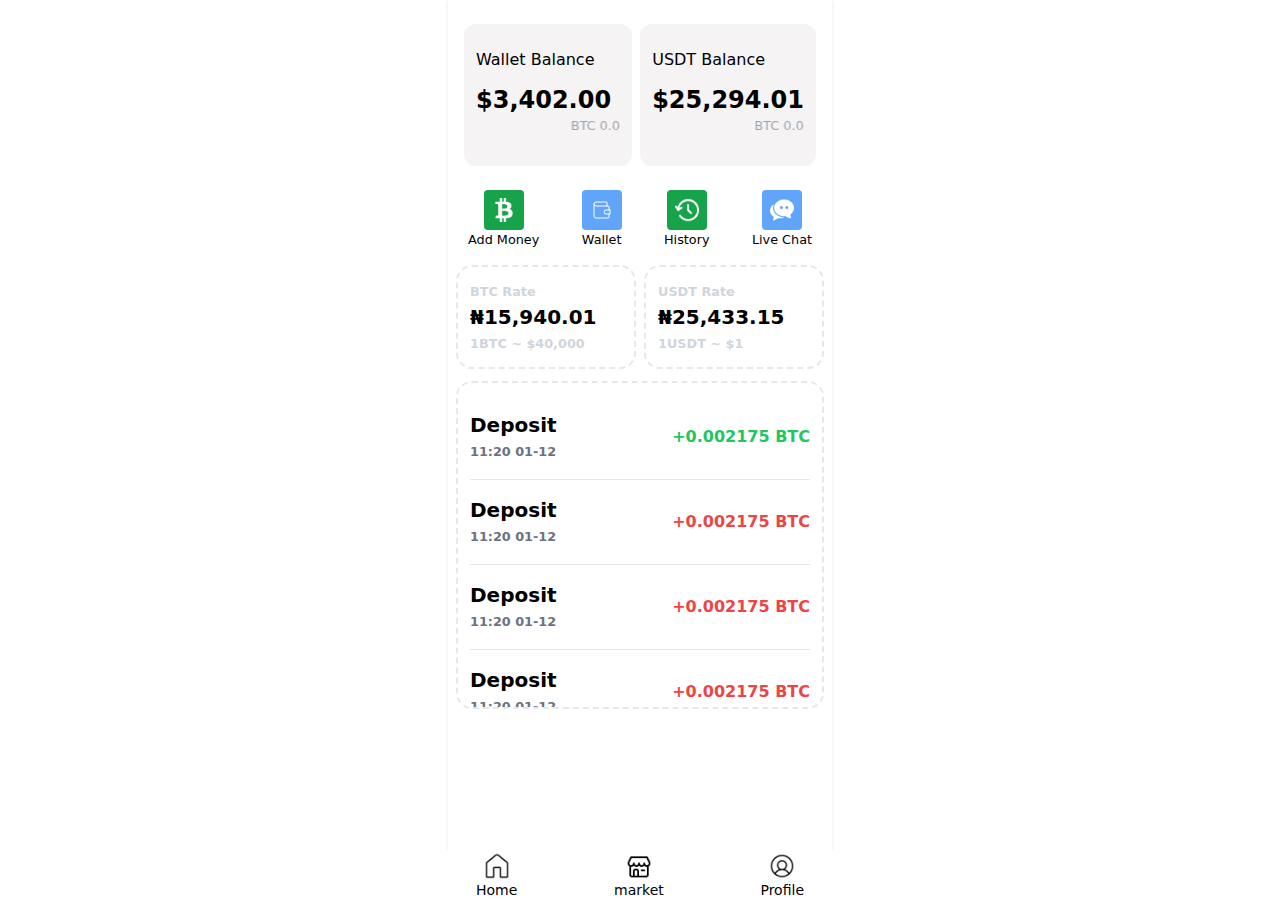
==== home/index.html @ adbdc076 "Major Coin" ====
<!DOCTYPE html>
<html lang="en">

<!-- Mirrored from 65bd4d04eeba5239cab27cb8--boisterous-sunshine-0684b5.netlify.app/ by HTTrack Website Copier/3.x [XR&CO'2014], Fri, 02 Feb 2024 21:53:15 GMT -->
<!-- Added by HTTrack --><meta http-equiv="content-type" content="text/html;charset=UTF-8" /><!-- /Added by HTTrack -->
<head>
    <meta charset="UTF-8">
    <meta name="viewport" content="width=device-width, initial-scale=1.0">
    <title>Document</title>

    <link rel="stylesheet" href="src/input.css">
    

</head>
<body >
            <!-------------------------------------------- Homepage ---------------------------------------------------------------------------------------------->


    <div class="  w-full flex justify-center overflow-auto no-scrollbar  ">
        <div class="shadow  xl:w-[30%] w-full no-scrollbar overflow-auto  p-2 py-4 ">
            <div class="w-full  ">

                <div class="flex items-center  gap-2 p-2">

                    <div class=" rounded-xl bg-[#b9acac25]  px-3 py-6 w-full  ">
                        <h3>Wallet Balance</h3>
                        <h1 class="text-2xl font-semibold mt-3">$3,402.00</h1>

                        <small class="text-gray-400"><marquee behavior="" direction=""> BTC 0.00001</marquee></small>

                    </div>
                    <div class=" rounded-xl bg-[#b9acac25] px-3 py-6 w-full">
                        <h3>USDT Balance</h3>
                        <h1 class="text-2xl font-semibold mt-3">$25,294.01</h1>

                        <small class="text-gray-400"><marquee behavior="" direction=""> BTC 0.00000000</marquee></small>

                    </div>
                </div>

            <!-------------------------------------------- add, Withdraw, history, chat ---------------------------------------------------------------------------------------------->


                <div class="flex items-center px-3  my-4  justify-between text-[.8rem] ">


                    <a href="#" class="flex items-center flex-col ">

                        <img src="src/bitcoin-logo.png" alt="" class="w-10 rounded bg-green-600 p-2">
                        Add Money

                    </a>
                    <span  class="flex items-center flex-col cursor-pointer withDrop   ">

                        <svg xmlns="http://www.w3.org/2000/svg" class="icon icon-tabler icon-tabler-wallet  bg-blue-400 rounded p-2" width="40" height="40" viewBox="0 0 24 24" stroke-width="1" stroke="#ffffff" fill="none" stroke-linecap="round" stroke-linejoin="round">
                            <path stroke="none" d="M0 0h24v24H0z" fill="none"/>
                            <path d="M17 8v-3a1 1 0 0 0 -1 -1h-10a2 2 0 0 0 0 4h12a1 1 0 0 1 1 1v3m0 4v3a1 1 0 0 1 -1 1h-12a2 2 0 0 1 -2 -2v-12" />
                            <path d="M20 12v4h-4a2 2 0 0 1 0 -4h4" />
                          </svg>
                          Wallet


                    </span>
                    <a class='flex items-center flex-col' href='history.html'>
                        <img src="src/history.png" alt="" class="w-10 rounded bg-green-600 p-2">

                        History

                    </a>
                    <a href="https://wa.me/+2349061450893" class="flex items-center flex-col">
                        <img src="src/live-chat.png" alt="" class="w-10 rounded bg-blue-400 p-2">
                        Live Chat

                    </a>


                </div>
            </div>

            <!-------------------------------------------- USDT/ BTC RATE ---------------------------------------------------------------------------------------------->

            <div  class="w-full mt-3">
                <div class="flex justify-between gap-2 ">
                    <div class="bg-white border-[2px] border-dashed  rounded-2xl w-full p-3">
                        <small class="text-gray-300 font-semibold">BTC Rate</small>
                        <h1 class="text-xl font-semibold">₦15,940.01</h1>
                        <small class="text-gray-300 font-semibold">1BTC ~ $40,000</small>
                    </div>
                    <div class="bg-white border-[2px] border-dashed rounded-2xl w-full p-3">
                        <small class="text-gray-300 font-semibold">USDT Rate</small>
                        <h1 class="text-xl font-semibold">₦25,433.15</h1>
                        <small class="text-gray-300 font-semibold">1USDT ~ $1</small>
                    </div>
                </div>

            </div>


            <!-------------------------------------------- Deposit ---------------------------------------------------------------------------------------------->
            <div class=" rounded-2xl w-full overflow-hidden p-3 mt-3  max-h-[40%] overflow-y-scroll no-scrollbar border-[2px] border-dashed   bg-white">
            <div class=" flex items-center justify-between border-b py-4 ">

                    <div>

                        <h1 class="text-xl font-semibold">Deposit</h1>
                        <small class="text-gray-500 font-semibold">11:20 01-12</small>
                    </div>
                    <p class="font-bold text-green-500">+0.002175 BTC</p>
                </div>
            <div class=" flex items-center justify-between border-b py-4 ">

                    <div>

                        <h1 class="text-xl font-semibold">Deposit</h1>
                        <small class="text-gray-500 font-semibold">11:20 01-12</small>
                    </div>
                    <p class="font-bold text-red-500">+0.002175 BTC</p>
                </div>
            <div class=" flex items-center justify-between border-b py-4 ">

                    <div>

                        <h1 class="text-xl font-semibold">Deposit</h1>
                        <small class="text-gray-500 font-semibold">11:20 01-12</small>
                    </div>
                    <p class="font-bold text-red-500">+0.002175 BTC</p>
                </div>
            <div class=" flex items-center justify-between border-b py-4 ">

                    <div>

                        <h1 class="text-xl font-semibold">Deposit</h1>
                        <small class="text-gray-500 font-semibold">11:20 01-12</small>
                    </div>
                    <p class="font-bold text-red-500">+0.002175 BTC</p>
                </div>
            <div class=" flex items-center justify-between border-b py-4 ">

                    <div>

                        <h1 class="text-xl font-semibold">Deposit</h1>
                        <small class="text-gray-500 font-semibold">11:20 01-12</small>
                    </div>
                    <p class="font-bold text-red-500">+0.002175 BTC</p>
                </div>







        </div>


        </div>


    </div>


            <!-------------------------------------------- footer ---------------------------------------------------------------------------------------------->

    <div class="fixed xl:w-[30%] w-full  xl:right-[35%] bg-white bottom-0 px-7 pt-3 flex justify-between  ">
        <a class='flex flex-col items-center ' href='index.html'>
            <span class=" ">
                <img src="src/home.jpg" alt="" class="w-7 rounded  ">
            </span>
            <p class="text-sm">Home</p>
        </a>
        <a class='flex flex-col items-center ' href='market.html'>
            <span class=" ">
                <img src="src/market.jpg" alt="" class="w-7 rounded  ">
            </span>
            <p class="text-sm">market</p>
        </a>
        <a class='flex flex-col items-center' href='profile.html'>
            <span class=" ">
                <img src="src/profile.jpg" alt="" class="w-7 rounded  ">
            </span>
            <p class="text-sm">Profile</p>
        </a>



    </div>
              <!-------------------------------------------- Withdraw Close ---------------------------------------------------------------------------------------------->

  <div class="fixed closeDrop h-screen w-screen bg-[#00000065] top-0 bottom-0 hidden">

  </div>
                 <!-------------------------------------------- Withdraw ---------------------------------------------------------------------------------------------->

     <div class="dropdown-content fixed transition-all duration-700  border xl:w-[30%] w-full xl:right-[35%] h-[60vh] bottom-[-100%] bg-white rounded-r-2xl rounded-t-2xl overflow-scroll no-scrollbar p-4">
        <div class="  rounded mt-2">
            <h1 class="text-center text-xl font-semibold ">Withdraw</h1>

            <div class="w-full  bg-white py-6 rounded-md border-b ">
                <label for="options" class="block text-sm font-medium text-gray-600">Withdraw to which currency?</label>
                <select id="options" name="options" class="mt-1 block text-lg w-full p-2 border border-gray-300 rounded-md shadow-sm focus:outline-none focus:ring focus:border-blue-300">
                  <option value="option1">Bitcoin</option>
                  <option value="option2">PI</option>
                  <option value="option3">LTE coin</option>
                </select>
              </div>
            <div class="w-full  bg-white py-6 rounded-md border-b ">
                <label for="options" class="block text-sm font-medium text-gray-600">Select bank account</label>
                <select id="options" name="options" class="mt-1 block text-lg w-full p-2 border border-gray-300 rounded-md shadow-sm focus:outline-none focus:ring focus:border-blue-300">
                  <option value="option1">Opay</option>
                  <option value="option2">UBA</option>
                  <option value="option3">ACCESS</option>
                </select>
              </div>
            <div class="w-full  bg-white py-6 rounded-m ">
                <label for="options" class="block text-sm font-medium text-gray-600 ">Amount in Dollars</label>
                <input type="number" placeholder="Amount to withdraw" class="border-b w-full outline-none text-lg py-2"/>
                <small class="text-[10px] text-slate-400">  $ 10,000 ~ ₦     10,000,000 </small>
              </div>

        </div>

        <button class="textt-center w-80 m-auto block border p-2 rounded-xl">Proceed</button>


    </div>





    <script>

        var  dropdownContent = document.querySelector(".dropdown-content")
        var  withDrop = document.querySelector(".withDrop")
        var  closeDrop = document.querySelector(".closeDrop")


        withDrop.addEventListener("click", ()=>{
            dropdownContent.style.bottom = "0"
            closeDrop.style.display = "block"
        })

        closeDrop.addEventListener("click", ()=>{
            dropdownContent.style.bottom = "-100%"
            closeDrop.style.display = "none"

        })

    </script>
</body>

<!-- Mirrored from 65bd4d04eeba5239cab27cb8--boisterous-sunshine-0684b5.netlify.app/ by HTTrack Website Copier/3.x [XR&CO'2014], Fri, 02 Feb 2024 21:53:38 GMT -->
</html>
---- home/src/input.css ----
/*
! tailwindcss v3.4.1 | MIT License | https://tailwindcss.com
*/

/*
1. Prevent padding and border from affecting element width. (https://github.com/mozdevs/cssremedy/issues/4)
2. Allow adding a border to an element by just adding a border-width. (https://github.com/tailwindcss/tailwindcss/pull/116)
*/

*,
::before,
::after {
  box-sizing: border-box;
  /* 1 */
  border-width: 0;
  /* 2 */
  border-style: solid;
  /* 2 */
  border-color: #e5e7eb;
  /* 2 */
}

::before,
::after {
  --tw-content: '';
}

/*
1. Use a consistent sensible line-height in all browsers.
2. Prevent adjustments of font size after orientation changes in iOS.
3. Use a more readable tab size.
4. Use the user's configured `sans` font-family by default.
5. Use the user's configured `sans` font-feature-settings by default.
6. Use the user's configured `sans` font-variation-settings by default.
7. Disable tap highlights on iOS
*/

html,
:host {
  line-height: 1.5;
  /* 1 */
  -webkit-text-size-adjust: 100%;
  /* 2 */
  -moz-tab-size: 4;
  /* 3 */
  -o-tab-size: 4;
     tab-size: 4;
  /* 3 */
  font-family: ui-sans-serif, system-ui, sans-serif, "Apple Color Emoji", "Segoe UI Emoji", "Segoe UI Symbol", "Noto Color Emoji";
  /* 4 */
  font-feature-settings: normal;
  /* 5 */
  font-variation-settings: normal;
  /* 6 */
  -webkit-tap-highlight-color: transparent;
  /* 7 */
}

/*
1. Remove the margin in all browsers.
2. Inherit line-height from `html` so users can set them as a class directly on the `html` element.
*/

body {
  margin: 0;
  /* 1 */
  line-height: inherit;
  /* 2 */
}

/*
1. Add the correct height in Firefox.
2. Correct the inheritance of border color in Firefox. (https://bugzilla.mozilla.org/show_bug.cgi?id=190655)
3. Ensure horizontal rules are visible by default.
*/

hr {
  height: 0;
  /* 1 */
  color: inherit;
  /* 2 */
  border-top-width: 1px;
  /* 3 */
}

/*
Add the correct text decoration in Chrome, Edge, and Safari.
*/

abbr:where([title]) {
  -webkit-text-decoration: underline dotted;
          text-decoration: underline dotted;
}

/*
Remove the default font size and weight for headings.
*/

h1,
h2,
h3,
h4,
h5,
h6 {
  font-size: inherit;
  font-weight: inherit;
}

/*
Reset links to optimize for opt-in styling instead of opt-out.
*/

a {
  color: inherit;
  text-decoration: inherit;
}

/*
Add the correct font weight in Edge and Safari.
*/

b,
strong {
  font-weight: bolder;
}

/*
1. Use the user's configured `mono` font-family by default.
2. Use the user's configured `mono` font-feature-settings by default.
3. Use the user's configured `mono` font-variation-settings by default.
4. Correct the odd `em` font sizing in all browsers.
*/

code,
kbd,
samp,
pre {
  font-family: ui-monospace, SFMono-Regular, Menlo, Monaco, Consolas, "Liberation Mono", "Courier New", monospace;
  /* 1 */
  font-feature-settings: normal;
  /* 2 */
  font-variation-settings: normal;
  /* 3 */
  font-size: 1em;
  /* 4 */
}

/*
Add the correct font size in all browsers.
*/

small {
  font-size: 80%;
}

/*
Prevent `sub` and `sup` elements from affecting the line height in all browsers.
*/

sub,
sup {
  font-size: 75%;
  line-height: 0;
  position: relative;
  vertical-align: baseline;
}

sub {
  bottom: -0.25em;
}

sup {
  top: -0.5em;
}

/*
1. Remove text indentation from table contents in Chrome and Safari. (https://bugs.chromium.org/p/chromium/issues/detail?id=999088, https://bugs.webkit.org/show_bug.cgi?id=201297)
2. Correct table border color inheritance in all Chrome and Safari. (https://bugs.chromium.org/p/chromium/issues/detail?id=935729, https://bugs.webkit.org/show_bug.cgi?id=195016)
3. Remove gaps between table borders by default.
*/

table {
  text-indent: 0;
  /* 1 */
  border-color: inherit;
  /* 2 */
  border-collapse: collapse;
  /* 3 */
}

/*
1. Change the font styles in all browsers.
2. Remove the margin in Firefox and Safari.
3. Remove default padding in all browsers.
*/

button,
input,
optgroup,
select,
textarea {
  font-family: inherit;
  /* 1 */
  font-feature-settings: inherit;
  /* 1 */
  font-variation-settings: inherit;
  /* 1 */
  font-size: 100%;
  /* 1 */
  font-weight: inherit;
  /* 1 */
  line-height: inherit;
  /* 1 */
  color: inherit;
  /* 1 */
  margin: 0;
  /* 2 */
  padding: 0;
  /* 3 */
}

/*
Remove the inheritance of text transform in Edge and Firefox.
*/

button,
select {
  text-transform: none;
}

/*
1. Correct the inability to style clickable types in iOS and Safari.
2. Remove default button styles.
*/

button,
[type='button'],
[type='reset'],
[type='submit'] {
  -webkit-appearance: button;
  /* 1 */
  background-color: transparent;
  /* 2 */
  background-image: none;
  /* 2 */
}

/*
Use the modern Firefox focus style for all focusable elements.
*/

:-moz-focusring {
  outline: auto;
}

/*
Remove the additional `:invalid` styles in Firefox. (https://github.com/mozilla/gecko-dev/blob/2f9eacd9d3d995c937b4251a5557d95d494c9be1/layout/style/res/forms.css#L728-L737)
*/

:-moz-ui-invalid {
  box-shadow: none;
}

/*
Add the correct vertical alignment in Chrome and Firefox.
*/

progress {
  vertical-align: baseline;
}

/*
Correct the cursor style of increment and decrement buttons in Safari.
*/

::-webkit-inner-spin-button,
::-webkit-outer-spin-button {
  height: auto;
}

/*
1. Correct the odd appearance in Chrome and Safari.
2. Correct the outline style in Safari.
*/

[type='search'] {
  -webkit-appearance: textfield;
  /* 1 */
  outline-offset: -2px;
  /* 2 */
}

/*
Remove the inner padding in Chrome and Safari on macOS.
*/

::-webkit-search-decoration {
  -webkit-appearance: none;
}

/*
1. Correct the inability to style clickable types in iOS and Safari.
2. Change font properties to `inherit` in Safari.
*/

::-webkit-file-upload-button {
  -webkit-appearance: button;
  /* 1 */
  font: inherit;
  /* 2 */
}

/*
Add the correct display in Chrome and Safari.
*/

summary {
  display: list-item;
}

/*
Removes the default spacing and border for appropriate elements.
*/

blockquote,
dl,
dd,
h1,
h2,
h3,
h4,
h5,
h6,
hr,
figure,
p,
pre {
  margin: 0;
}

fieldset {
  margin: 0;
  padding: 0;
}

legend {
  padding: 0;
}

ol,
ul,
menu {
  list-style: none;
  margin: 0;
  padding: 0;
}

/*
Reset default styling for dialogs.
*/

dialog {
  padding: 0;
}

/*
Prevent resizing textareas horizontally by default.
*/

textarea {
  resize: vertical;
}

/*
1. Reset the default placeholder opacity in Firefox. (https://github.com/tailwindlabs/tailwindcss/issues/3300)
2. Set the default placeholder color to the user's configured gray 400 color.
*/

input::-moz-placeholder, textarea::-moz-placeholder {
  opacity: 1;
  /* 1 */
  color: #9ca3af;
  /* 2 */
}

input::placeholder,
textarea::placeholder {
  opacity: 1;
  /* 1 */
  color: #9ca3af;
  /* 2 */
}

/*
Set the default cursor for buttons.
*/

button,
[role="button"] {
  cursor: pointer;
}

/*
Make sure disabled buttons don't get the pointer cursor.
*/

:disabled {
  cursor: default;
}

/*
1. Make replaced elements `display: block` by default. (https://github.com/mozdevs/cssremedy/issues/14)
2. Add `vertical-align: middle` to align replaced elements more sensibly by default. (https://github.com/jensimmons/cssremedy/issues/14#issuecomment-634934210)
   This can trigger a poorly considered lint error in some tools but is included by design.
*/

img,
svg,
video,
canvas,
audio,
iframe,
embed,
object {
  display: block;
  /* 1 */
  vertical-align: middle;
  /* 2 */
}

/*
Constrain images and videos to the parent width and preserve their intrinsic aspect ratio. (https://github.com/mozdevs/cssremedy/issues/14)
*/

img,
video {
  max-width: 100%;
  height: auto;
}

/* Make elements with the HTML hidden attribute stay hidden by default */

[hidden] {
  display: none;
}

*, ::before, ::after {
  --tw-border-spacing-x: 0;
  --tw-border-spacing-y: 0;
  --tw-translate-x: 0;
  --tw-translate-y: 0;
  --tw-rotate: 0;
  --tw-skew-x: 0;
  --tw-skew-y: 0;
  --tw-scale-x: 1;
  --tw-scale-y: 1;
  --tw-pan-x:  ;
  --tw-pan-y:  ;
  --tw-pinch-zoom:  ;
  --tw-scroll-snap-strictness: proximity;
  --tw-gradient-from-position:  ;
  --tw-gradient-via-position:  ;
  --tw-gradient-to-position:  ;
  --tw-ordinal:  ;
  --tw-slashed-zero:  ;
  --tw-numeric-figure:  ;
  --tw-numeric-spacing:  ;
  --tw-numeric-fraction:  ;
  --tw-ring-inset:  ;
  --tw-ring-offset-width: 0px;
  --tw-ring-offset-color: #fff;
  --tw-ring-color: rgb(59 130 246 / 0.5);
  --tw-ring-offset-shadow: 0 0 #0000;
  --tw-ring-shadow: 0 0 #0000;
  --tw-shadow: 0 0 #0000;
  --tw-shadow-colored: 0 0 #0000;
  --tw-blur:  ;
  --tw-brightness:  ;
  --tw-contrast:  ;
  --tw-grayscale:  ;
  --tw-hue-rotate:  ;
  --tw-invert:  ;
  --tw-saturate:  ;
  --tw-sepia:  ;
  --tw-drop-shadow:  ;
  --tw-backdrop-blur:  ;
  --tw-backdrop-brightness:  ;
  --tw-backdrop-contrast:  ;
  --tw-backdrop-grayscale:  ;
  --tw-backdrop-hue-rotate:  ;
  --tw-backdrop-invert:  ;
  --tw-backdrop-opacity:  ;
  --tw-backdrop-saturate:  ;
  --tw-backdrop-sepia:  ;
}

::backdrop {
  --tw-border-spacing-x: 0;
  --tw-border-spacing-y: 0;
  --tw-translate-x: 0;
  --tw-translate-y: 0;
  --tw-rotate: 0;
  --tw-skew-x: 0;
  --tw-skew-y: 0;
  --tw-scale-x: 1;
  --tw-scale-y: 1;
  --tw-pan-x:  ;
  --tw-pan-y:  ;
  --tw-pinch-zoom:  ;
  --tw-scroll-snap-strictness: proximity;
  --tw-gradient-from-position:  ;
  --tw-gradient-via-position:  ;
  --tw-gradient-to-position:  ;
  --tw-ordinal:  ;
  --tw-slashed-zero:  ;
  --tw-numeric-figure:  ;
  --tw-numeric-spacing:  ;
  --tw-numeric-fraction:  ;
  --tw-ring-inset:  ;
  --tw-ring-offset-width: 0px;
  --tw-ring-offset-color: #fff;
  --tw-ring-color: rgb(59 130 246 / 0.5);
  --tw-ring-offset-shadow: 0 0 #0000;
  --tw-ring-shadow: 0 0 #0000;
  --tw-shadow: 0 0 #0000;
  --tw-shadow-colored: 0 0 #0000;
  --tw-blur:  ;
  --tw-brightness:  ;
  --tw-contrast:  ;
  --tw-grayscale:  ;
  --tw-hue-rotate:  ;
  --tw-invert:  ;
  --tw-saturate:  ;
  --tw-sepia:  ;
  --tw-drop-shadow:  ;
  --tw-backdrop-blur:  ;
  --tw-backdrop-brightness:  ;
  --tw-backdrop-contrast:  ;
  --tw-backdrop-grayscale:  ;
  --tw-backdrop-hue-rotate:  ;
  --tw-backdrop-invert:  ;
  --tw-backdrop-opacity:  ;
  --tw-backdrop-saturate:  ;
  --tw-backdrop-sepia:  ;
}

.fixed {
  position: fixed;
}

.absolute {
  position: absolute;
}

.relative {
  position: relative;
}

.bottom-0 {
  bottom: 0px;
}

.bottom-\[-100\%\] {
  bottom: -100%;
}

.top-0 {
  top: 0px;
}

.m-auto {
  margin: auto;
}

.m-2 {
  margin: 0.5rem;
}

.mx-1 {
  margin-left: 0.25rem;
  margin-right: 0.25rem;
}

.my-3 {
  margin-top: 0.75rem;
  margin-bottom: 0.75rem;
}

.my-4 {
  margin-top: 1rem;
  margin-bottom: 1rem;
}

.mx-auto {
  margin-left: auto;
  margin-right: auto;
}

.mb-4 {
  margin-bottom: 1rem;
}

.ml-4 {
  margin-left: 1rem;
}

.mt-1 {
  margin-top: 0.25rem;
}

.mt-2 {
  margin-top: 0.5rem;
}

.mt-3 {
  margin-top: 0.75rem;
}

.mt-4 {
  margin-top: 1rem;
}

.mt-8 {
  margin-top: 2rem;
}

.block {
  display: block;
}

.flex {
  display: flex;
}

.table {
  display: table;
}

.hidden {
  display: none;
}

.h-4 {
  height: 1rem;
}

.h-40 {
  height: 10rem;
}

.h-7 {
  height: 1.75rem;
}

.h-\[60vh\] {
  height: 60vh;
}

.h-screen {
  height: 100vh;
}

.h-1 {
  height: 0.25rem;
}

.max-h-\[100vh\] {
  max-height: 100vh;
}

.max-h-\[40\%\] {
  max-height: 40%;
}

.max-h-\[65vh\] {
  max-height: 65vh;
}

.max-h-\[85vh\] {
  max-height: 85vh;
}

.max-h-screen {
  max-height: 100vh;
}

.min-h-40 {
  min-height: 10rem;
}

.w-10 {
  width: 2.5rem;
}

.w-4 {
  width: 1rem;
}

.w-40 {
  width: 10rem;
}

.w-7 {
  width: 1.75rem;
}

.w-8 {
  width: 2rem;
}

.w-80 {
  width: 20rem;
}

.w-full {
  width: 100%;
}

.w-screen {
  width: 100vw;
}

.w-1 {
  width: 0.25rem;
}

.min-w-full {
  min-width: 100%;
}

.min-w-96 {
  min-width: 24rem;
}

.min-w-1 {
  min-width: 0.25rem;
}

.max-w-4xl {
  max-width: 56rem;
}

.max-w-96 {
  max-width: 24rem;
}

.max-w-\[720px\] {
  max-width: 720px;
}

.cursor-pointer {
  cursor: pointer;
}

.flex-col {
  flex-direction: column;
}

.items-center {
  align-items: center;
}

.justify-center {
  justify-content: center;
}

.justify-between {
  justify-content: space-between;
}

.justify-evenly {
  justify-content: space-evenly;
}

.gap-2 {
  gap: 0.5rem;
}

.gap-5 {
  gap: 1.25rem;
}

.gap-4 {
  gap: 1rem;
}

.overflow-auto {
  overflow: auto;
}

.overflow-hidden {
  overflow: hidden;
}

.overflow-scroll {
  overflow: scroll;
}

.overflow-x-auto {
  overflow-x: auto;
}

.overflow-y-scroll {
  overflow-y: scroll;
}

.whitespace-pre {
  white-space: pre;
}

.rounded {
  border-radius: 0.25rem;
}

.rounded-2xl {
  border-radius: 1rem;
}

.rounded-full {
  border-radius: 9999px;
}

.rounded-md {
  border-radius: 0.375rem;
}

.rounded-xl {
  border-radius: 0.75rem;
}

.rounded-r-2xl {
  border-top-right-radius: 1rem;
  border-bottom-right-radius: 1rem;
}

.rounded-t-2xl {
  border-top-left-radius: 1rem;
  border-top-right-radius: 1rem;
}

.border {
  border-width: 1px;
}

.border-4 {
  border-width: 4px;
}

.border-\[2px\] {
  border-width: 2px;
}

.border-b {
  border-bottom-width: 1px;
}

.border-t {
  border-top-width: 1px;
}

.border-dashed {
  border-style: dashed;
}

.border-gray-300 {
  --tw-border-opacity: 1;
  border-color: rgb(209 213 219 / var(--tw-border-opacity));
}

.bg-\[\#00000065\] {
  background-color: #00000065;
}

.bg-\[\#b9acac25\] {
  background-color: #b9acac25;
}

.bg-blue-400 {
  --tw-bg-opacity: 1;
  background-color: rgb(96 165 250 / var(--tw-bg-opacity));
}

.bg-gray-100 {
  --tw-bg-opacity: 1;
  background-color: rgb(243 244 246 / var(--tw-bg-opacity));
}

.bg-gray-200 {
  --tw-bg-opacity: 1;
  background-color: rgb(229 231 235 / var(--tw-bg-opacity));
}

.bg-green-600 {
  --tw-bg-opacity: 1;
  background-color: rgb(22 163 74 / var(--tw-bg-opacity));
}

.bg-white {
  --tw-bg-opacity: 1;
  background-color: rgb(255 255 255 / var(--tw-bg-opacity));
}

.p-2 {
  padding: 0.5rem;
}

.p-3 {
  padding: 0.75rem;
}

.p-4 {
  padding: 1rem;
}

.p-1 {
  padding: 0.25rem;
}

.px-3 {
  padding-left: 0.75rem;
  padding-right: 0.75rem;
}

.px-7 {
  padding-left: 1.75rem;
  padding-right: 1.75rem;
}

.py-2 {
  padding-top: 0.5rem;
  padding-bottom: 0.5rem;
}

.py-3 {
  padding-top: 0.75rem;
  padding-bottom: 0.75rem;
}

.py-4 {
  padding-top: 1rem;
  padding-bottom: 1rem;
}

.py-5 {
  padding-top: 1.25rem;
  padding-bottom: 1.25rem;
}

.py-6 {
  padding-top: 1.5rem;
  padding-bottom: 1.5rem;
}

.px-4 {
  padding-left: 1rem;
  padding-right: 1rem;
}

.px-2 {
  padding-left: 0.5rem;
  padding-right: 0.5rem;
}

.pt-3 {
  padding-top: 0.75rem;
}

.pt-4 {
  padding-top: 1rem;
}

.text-center {
  text-align: center;
}

.text-2xl {
  font-size: 1.5rem;
  line-height: 2rem;
}

.text-5xl {
  font-size: 3rem;
  line-height: 1;
}

.text-\[10px\] {
  font-size: 10px;
}

.text-lg {
  font-size: 1.125rem;
  line-height: 1.75rem;
}

.text-sm {
  font-size: 0.875rem;
  line-height: 1.25rem;
}

.text-xl {
  font-size: 1.25rem;
  line-height: 1.75rem;
}

.text-\[\.5rem\] {
  font-size: .5rem;
}

.text-\[\.7rem\] {
  font-size: .7rem;
}

.text-\[\.8rem\] {
  font-size: .8rem;
}

.font-bold {
  font-weight: 700;
}

.font-medium {
  font-weight: 500;
}

.font-semibold {
  font-weight: 600;
}

.text-gray-300 {
  --tw-text-opacity: 1;
  color: rgb(209 213 219 / var(--tw-text-opacity));
}

.text-gray-400 {
  --tw-text-opacity: 1;
  color: rgb(156 163 175 / var(--tw-text-opacity));
}

.text-gray-500 {
  --tw-text-opacity: 1;
  color: rgb(107 114 128 / var(--tw-text-opacity));
}

.text-gray-600 {
  --tw-text-opacity: 1;
  color: rgb(75 85 99 / var(--tw-text-opacity));
}

.text-green-500 {
  --tw-text-opacity: 1;
  color: rgb(34 197 94 / var(--tw-text-opacity));
}

.text-red-500 {
  --tw-text-opacity: 1;
  color: rgb(239 68 68 / var(--tw-text-opacity));
}

.text-slate-400 {
  --tw-text-opacity: 1;
  color: rgb(148 163 184 / var(--tw-text-opacity));
}

.text-\[\] {
  color: ;
}

.text-\[\.rem\] {
  color: .rem;
}

.text-gray-100 {
  --tw-text-opacity: 1;
  color: rgb(243 244 246 / var(--tw-text-opacity));
}

.text-gray-50 {
  --tw-text-opacity: 1;
  color: rgb(249 250 251 / var(--tw-text-opacity));
}

.opacity-50 {
  opacity: 0.5;
}

.shadow {
  --tw-shadow: 0 1px 3px 0 rgb(0 0 0 / 0.1), 0 1px 2px -1px rgb(0 0 0 / 0.1);
  --tw-shadow-colored: 0 1px 3px 0 var(--tw-shadow-color), 0 1px 2px -1px var(--tw-shadow-color);
  box-shadow: var(--tw-ring-offset-shadow, 0 0 #0000), var(--tw-ring-shadow, 0 0 #0000), var(--tw-shadow);
}

.shadow-sm {
  --tw-shadow: 0 1px 2px 0 rgb(0 0 0 / 0.05);
  --tw-shadow-colored: 0 1px 2px 0 var(--tw-shadow-color);
  box-shadow: var(--tw-ring-offset-shadow, 0 0 #0000), var(--tw-ring-shadow, 0 0 #0000), var(--tw-shadow);
}

.shadow-md {
  --tw-shadow: 0 4px 6px -1px rgb(0 0 0 / 0.1), 0 2px 4px -2px rgb(0 0 0 / 0.1);
  --tw-shadow-colored: 0 4px 6px -1px var(--tw-shadow-color), 0 2px 4px -2px var(--tw-shadow-color);
  box-shadow: var(--tw-ring-offset-shadow, 0 0 #0000), var(--tw-ring-shadow, 0 0 #0000), var(--tw-shadow);
}

.outline-none {
  outline: 2px solid transparent;
  outline-offset: 2px;
}

.invert {
  --tw-invert: invert(100%);
  filter: var(--tw-blur) var(--tw-brightness) var(--tw-contrast) var(--tw-grayscale) var(--tw-hue-rotate) var(--tw-invert) var(--tw-saturate) var(--tw-sepia) var(--tw-drop-shadow);
}

.transition-all {
  transition-property: all;
  transition-timing-function: cubic-bezier(0.4, 0, 0.2, 1);
  transition-duration: 150ms;
}

.duration-700 {
  transition-duration: 700ms;
}

/* Hide scrollbar for Chrome, Safari and Opera */

.no-scrollbar::-webkit-scrollbar {
  display: none;
}

/* Hide scrollbar for IE, Edge and Firefox */

.no-scrollbar {
  -ms-overflow-style: none;
  /* IE and Edge */
  scrollbar-width: none;
  /* Firefox */
}

.focus\:border-blue-300:focus {
  --tw-border-opacity: 1;
  border-color: rgb(147 197 253 / var(--tw-border-opacity));
}

.focus\:outline-none:focus {
  outline: 2px solid transparent;
  outline-offset: 2px;
}

.focus\:ring:focus {
  --tw-ring-offset-shadow: var(--tw-ring-inset) 0 0 0 var(--tw-ring-offset-width) var(--tw-ring-offset-color);
  --tw-ring-shadow: var(--tw-ring-inset) 0 0 0 calc(3px + var(--tw-ring-offset-width)) var(--tw-ring-color);
  box-shadow: var(--tw-ring-offset-shadow), var(--tw-ring-shadow), var(--tw-shadow, 0 0 #0000);
}

@media (min-width: 640px) {
  .sm\:text-center {
    text-align: center;
  }
}

@media (min-width: 1280px) {
  .xl\:right-\[35\%\] {
    right: 35%;
  }

  .xl\:mb-20 {
    margin-bottom: 5rem;
  }

  .xl\:mb-8 {
    margin-bottom: 2rem;
  }

  .xl\:max-h-screen {
    max-height: 100vh;
  }

  .xl\:w-\[30\%\] {
    width: 30%;
  }

  .xl\:w-\[6\%\] {
    width: 6%;
  }

  .xl\:w-\[60\%\] {
    width: 60%;
  }

  .xl\:w-\[40\%\] {
    width: 40%;
  }

  .xl\:w-auto {
    width: auto;
  }

  .xl\:max-w-96 {
    max-width: 24rem;
  }
}
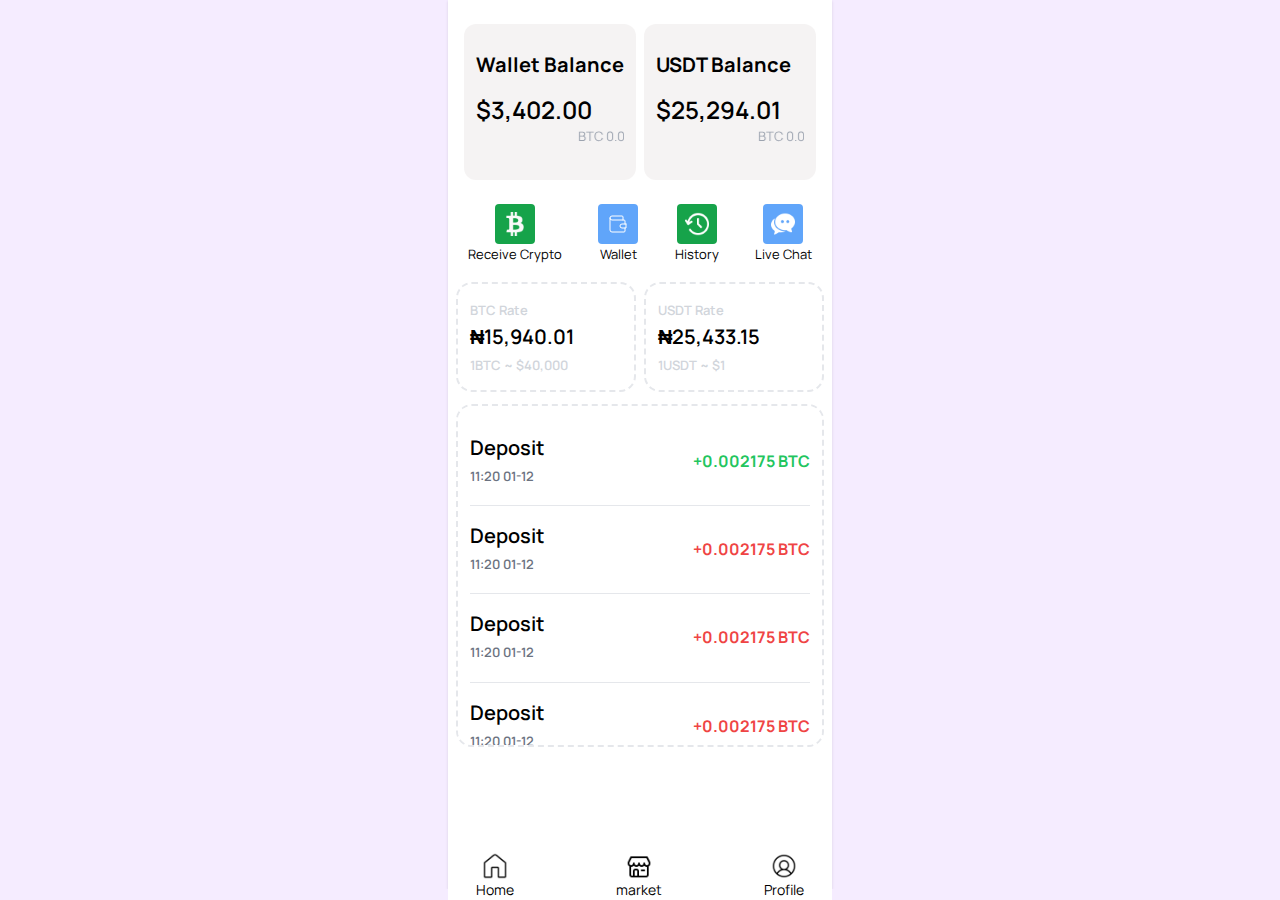
==== commit 65ea9090: "MajorCoin" ====
--- a/home/index.html
+++ b/home/index.html
@@ -6,10 +6,10 @@
 <head>
     <meta charset="UTF-8">
     <meta name="viewport" content="width=device-width, initial-scale=1.0">
-    <title>Document</title>
+    <title>Dashboard - MajorCoin</title>
 
     <link rel="stylesheet" href="src/input.css">
-    
+    <link rel="stylesheet" href="../css/style.css">
 
 </head>
 <body >
@@ -17,7 +17,7 @@
 
 
     <div class="  w-full flex justify-center overflow-auto no-scrollbar  ">
-        <div class="shadow  xl:w-[30%] w-full no-scrollbar overflow-auto  p-2 py-4 ">
+        <div class="shadow  xl:w-[30%] w-full no-scrollbar overflow-auto  p-2 py-4 " style="background-color: #fff;">
             <div class="w-full  ">
 
                 <div class="flex items-center  gap-2 p-2">
@@ -47,7 +47,7 @@
                     <a href="#" class="flex items-center flex-col ">
 
                         <img src="src/bitcoin-logo.png" alt="" class="w-10 rounded bg-green-600 p-2">
-                        Add Money
+                        Receive Crypto
 
                     </a>
                     <span  class="flex items-center flex-col cursor-pointer withDrop   ">
--- a/css/style.css
+++ b/css/style.css
@@ -0,0 +1,4010 @@
+/* --------Font--------------- */
+/* @import url('https://fonts.googleapis.com/css2?family=Manrope:wght@300;400;500;600;700;800&display=swap'); */
+
+@font-face {
+    font-family: 'Manrope';
+    src: url('../fonts/manrope/Manrope-ExtraBold.woff2') format('woff2'),
+        url('../fonts/manrope/Manrope-ExtraBold.woff') format('woff');
+    font-weight: bold;
+    font-style: normal;
+    font-display: swap;
+}
+
+@font-face {
+    font-family: 'Manrope';
+    src: url('../fonts/manrope/Manrope-Medium.woff2') format('woff2'),
+        url('../fonts/manrope/Manrope-Medium.woff') format('woff');
+    font-weight: 500;
+    font-style: normal;
+    font-display: swap;
+}
+
+@font-face {
+    font-family: 'Manrope';
+    src: url('../fonts/manrope/Manrope-SemiBold.woff2') format('woff2'),
+        url('../fonts/manrope/Manrope-SemiBold.woff') format('woff');
+    font-weight: 600;
+    font-style: normal;
+    font-display: swap;
+}
+
+@font-face {
+    font-family: 'Manrope';
+    src: url('../fonts/manrope/Manrope-Regular.woff2') format('woff2'),
+        url('../fonts/manrope/Manrope-Regular.woff') format('woff');
+    font-weight: normal;
+    font-style: normal;
+    font-display: swap;
+}
+
+@font-face {
+    font-family: 'Manrope';
+    src: url('../fonts/manrope/Manrope-Light.woff2') format('woff2'),
+        url('../fonts/manrope/Manrope-Light.woff') format('woff');
+    font-weight: 300;
+    font-style: normal;
+    font-display: swap;
+}
+
+@font-face {
+    font-family: 'Manrope';
+    src: url('../fonts/manrope/Manrope-Bold.woff2') format('woff2'),
+        url('../fonts/manrope/Manrope-Bold.woff') format('woff');
+    font-weight: bold;
+    font-style: normal;
+    font-display: swap;
+}
+
+@font-face {
+    font-family: 'Manrope';
+    src: url('../fonts/manrope/Manrope-ExtraLight.woff2') format('woff2'),
+        url('../fonts/manrope/Manrope-ExtraLight.woff') format('woff');
+    font-weight: 200;
+    font-style: normal;
+    font-display: swap;
+}
+
+/* -----------Css-variable------ */
+
+:root {
+    --light-yellow: #fcefe2;
+    --primary: #1547FE;
+    --dark-black: #181a22;
+    --dark-greay: #9599ab;
+    --greay: #afafaf;
+    --text-greay: #848484;
+    --black: #000000;
+    --bg-white: #ffffff;
+    --text-white: #fff;
+    --red-color: #ff0000;
+}
+
+/* ------Common-Css------------- */
+/* 
+html {
+    scroll-behavior: smooth
+} */
+
+body {
+    margin: 0;
+    padding: 0;
+    box-sizing: border-box;
+    font-size: 16px;
+    line-height: 1.7;
+    font-family: 'Manrope', sans-serif;
+    color: var(--black);
+    background-color: #F5ECFF;
+}
+
+.page_wrapper {
+    width: 100%;
+    overflow-x: hidden;
+}
+
+a {
+    text-decoration: none;
+    color: var(--black);
+    transition: .4s all;
+}
+
+a:hover {
+    text-decoration: none;
+    color: var(--primary);
+}
+
+ul,
+li {
+    padding: 0;
+    list-style-type: none;
+    margin: 0;
+}
+
+button:focus,
+.btn.focus,
+.btn:focus {
+    outline: none;
+    box-shadow: none;
+}
+
+h3 {
+    font-size: 20px;
+    color: var(--black);
+    font-weight: 700;
+}
+
+.white_text p,
+.white_text .section_title h2,
+.white_text span,
+.white_text h3 {
+    color: var(--text-white);
+}
+
+@media screen and (min-width:1200px) {
+    .container {
+        max-width: 1170px;
+    }
+}
+
+.section_title {
+    text-align: center;
+}
+
+/* section heading h2 */
+.section_title h2 {
+    font-size: 55px;
+    font-weight: 800;
+    color: var(--black);
+    letter-spacing: -2px;
+}
+
+.section_title h2 span {
+    color: var(--primary);
+}
+
+.section_title h2 span img {
+    margin-left: 10px;
+}
+
+.section_title.white_text h2,
+.section_title.white_text p {
+    color: var(--bg-white);
+}
+
+.title_badge {
+    color: var(--bg-white);
+    display: inline-block;
+    padding: 2px 20px;
+    border-radius: 100px;
+    background-color: var(--primary);
+    margin-bottom: 10px;
+}
+
+.row_am {
+    padding: 50px 0;
+}
+
+/* purple button */
+.btn {
+    font-weight: 700;
+}
+
+.puprple_btn {
+    color: var(--text-white);
+    background-color: var(--primary);
+    font-size: 16px;
+    padding: 9px 30px;
+    border-radius: 25px;
+    margin-left: 20px;
+    position: relative;
+    transform: translate3d(-3px, -4px, 0px) scale3d(1, 1, 1) rotateX(0deg) rotateY(0deg) rotateZ(0deg) skew(0deg, 0deg);
+    transform-style: preserve-3d;
+    transition: .4s all;
+    z-index: 2;
+}
+
+.puprple_btn:hover {
+    color: var(--text-white);
+    transform: translate3d(0px, 0px, 0px) scale3d(1, 1, 1) rotateX(0deg) rotateY(0deg) rotateZ(0deg) skew(0deg, 0deg);
+}
+
+.btn_block {
+    position: relative;
+    display: inline-block;
+}
+
+.btn_bottom {
+    z-index: 1;
+    border: 1px solid var(--primary);
+    border-radius: 100px;
+    position: absolute;
+    top: -8px;
+    left: 8px;
+    right: -12px;
+    transform: translate(-0.52em, 0.52em);
+    width: 100%;
+    height: 100%;
+}
+
+/* white button */
+.white_btn .puprple_btn {
+    background-color: var(--bg-white);
+    color: var(--dark-black);
+}
+
+.white_btn .btn_bottom {
+    border-color: var(--bg-white);
+}
+
+.white_btn:hover {
+    color: var(--black);
+}
+
+/* slider controls */
+.owl-carousel .owl-dots {
+    display: flex;
+    align-items: center;
+    justify-content: center;
+    position: relative;
+    margin-top: 20px;
+}
+
+.owl-carousel .owl-dots button {
+    display: block;
+    width: 15px;
+    height: 15px;
+    background-color: transparent;
+    border: 1px solid var(--primary);
+    border-radius: 15px;
+    margin: 0 5px;
+}
+
+.owl-carousel .owl-dots button.active {
+    background-color: var(--primary);
+}
+
+.container.container-sm {
+    max-width: 780px;
+}
+
+/* -------------Preloader-Css-Start-------------- */
+
+/* Preloader */
+#preloader {
+    position: fixed;
+    top: 0;
+    left: 0;
+    width: 100%;
+    height: 100%;
+    background-color: rgba(255, 255, 255, 0.9);
+    z-index: 999999;
+}
+
+#loader {
+    display: block;
+    position: relative;
+    left: 50%;
+    top: 50%;
+    width: 150px;
+    height: 150px;
+    margin: -75px 0 0 -75px;
+    border-radius: 50%;
+    border: 3px solid transparent;
+    border-top-color: var(--primary);
+    -webkit-animation: spin 2s linear infinite;
+    animation: spin 2s linear infinite;
+}
+
+#loader:before {
+    content: "";
+    position: absolute;
+    top: 5px;
+    left: 5px;
+    right: 5px;
+    bottom: 5px;
+    border-radius: 50%;
+    border: 3px solid transparent;
+    border-top-color: var(--dark-black);
+    -webkit-animation: spin 3s linear infinite;
+    animation: spin 3s linear infinite;
+}
+
+#loader:after {
+    content: "";
+    position: absolute;
+    top: 15px;
+    left: 15px;
+    right: 15px;
+    bottom: 15px;
+    border-radius: 50%;
+    border: 3px solid transparent;
+    border-top-color: var(--dark-greay);
+    -webkit-animation: spin 1.5s linear infinite;
+    animation: spin 1.5s linear infinite;
+}
+
+.spin_text {
+    transform-origin: 50% 50% 0;
+    transform: rotate(0deg);
+    -webkit-animation: spin 15s linear infinite;
+    -moz-animation: spin 15s linear infinite;
+    animation: spin 15s linear infinite;
+}
+
+@-webkit-keyframes spin {
+    0% {
+        -webkit-transform: rotate(0deg);
+        -ms-transform: rotate(0deg);
+        transform: rotate(0deg);
+    }
+
+    100% {
+        -webkit-transform: rotate(360deg);
+        -ms-transform: rotate(360deg);
+        transform: rotate(360deg);
+    }
+}
+
+@keyframes spin {
+    0% {
+        -webkit-transform: rotate(0deg);
+        -ms-transform: rotate(0deg);
+        transform: rotate(0deg);
+    }
+
+    100% {
+        -webkit-transform: rotate(360deg);
+        -ms-transform: rotate(360deg);
+        transform: rotate(360deg);
+    }
+}
+
+/* ------Round Animation------- */
+@keyframes spin {
+
+    0% {
+        transform: rotate(0deg);
+    }
+
+    100% {
+        transform: rotate(360deg);
+    }
+}
+
+/* --------Object-Moving-Animation-Css-Start----- */
+.moving_animation {
+    animation: moving_object 6s infinite linear;
+}
+
+.moving_position_animatin {
+    position: relative;
+    animation: moving_position_animatin 6s infinite linear;
+    z-index: -1;
+}
+
+
+@keyframes moving_object {
+    0% {
+        transform: translateY(0);
+    }
+
+    50% {
+        transform: translateY(-30px);
+    }
+
+    100% {
+        transform: translateY(0);
+    }
+}
+
+@keyframes moving_position_animatin {
+    0% {
+        transform: translateY(0);
+    }
+
+    50% {
+        transform: translateY(-30px);
+    }
+
+    100% {
+        transform: translateY(0);
+    }
+}
+
+/* -----------Header-Css-Start------------------- */
+/* header wraper */
+header {
+    position: sticky;
+    top: 0;
+    width: 100%;
+    z-index: 99999;
+    transition: .4s all;
+    backdrop-filter: blur(5px);
+    background-color: #fdf7ecd8;
+    border-bottom: 1px solid #cfcbc4;
+}
+
+/* navigation bar */
+.navbar {
+    padding: 0;
+}
+
+.navbar-expand-lg .navbar-nav {
+    align-items: center;
+}
+
+.navbar-expand-lg .navbar-nav .nav-link {
+    padding: 40px 12px;
+    font-weight: 600;
+    transition: .4s all;
+}
+
+.navbar-expand-lg .navbar-nav .nav-link:hover {
+    color: var(--primary);
+}
+
+.navbar-expand-lg .navbar-nav .nav-item .btn_block {
+    margin-left: 30px;
+}
+
+.navbar-expand-lg .navbar-nav .nav-link.dark_btn {
+    color: var(--text-white);
+    background-color: var(--primary);
+    font-size: 16px;
+    padding: 9px 40px;
+    border-radius: 25px;
+    position: relative;
+    transform: translate3d(-3px, -4px, 0px) scale3d(1, 1, 1) rotateX(0deg) rotateY(0deg) rotateZ(0deg) skew(0deg, 0deg);
+    transform-style: preserve-3d;
+    transition: .4s all;
+    z-index: 2;
+}
+
+.navbar-expand-lg .navbar-nav .nav-link.dark_btn:hover {
+    transform: translate3d(0px, 0px, 0px) scale3d(1, 1, 1) rotateX(0deg) rotateY(0deg) rotateZ(0deg) skew(0deg, 0deg);
+}
+
+.navbar-brand img {
+    width: 130px;
+}
+
+.navbar-brand h3 {
+    color: var(--primary);
+    font-weight: 800;
+    font-size: 34px;
+    margin: 0;
+}
+
+/* navigation bar dropdown */
+.navbar-expand-lg .navbar-nav .has_dropdown {
+    display: flex;
+    align-items: center;
+    position: relative;
+    border-radius: 10px 10px 0 0;
+    transition: .4s all;
+}
+
+.navbar-expand-lg .navbar-nav .has_dropdown .drp_btn {
+    position: relative;
+    right: 8px;
+    top: 2px;
+}
+
+.navbar-expand-lg .navbar-nav .has_dropdown .sub_menu {
+    position: absolute;
+    top: 100%;
+    background-color: var(--bg-white);
+    border-radius: 0 0 10px 10px;
+    min-width: 210px;
+    max-width: 230px;
+    margin-top: -10px;
+    transition: .4s all;
+    opacity: 0;
+    pointer-events: none;
+    border-bottom: 3px solid var(--primary);
+}
+
+.navbar-expand-lg .navbar-nav .has_dropdown .sub_menu ul {
+    margin-left: 0;
+    padding: 15px 20px;
+}
+
+.navbar-expand-lg .navbar-nav .has_dropdown .sub_menu ul li a {
+    font-size: 15px;
+    position: relative;
+    transition: .4s all;
+    line-height: 35px;
+    font-weight: 600;
+}
+
+.navbar-expand-lg .navbar-nav .has_dropdown .sub_menu ul li a:hover {
+    color: var(--primary);
+}
+
+.navbar-expand-lg .navbar-nav .has_dropdown:hover>a,
+.navbar-expand-lg .navbar-nav .has_dropdown:hover>.drp_btn {
+    color: var(--primary);
+}
+
+.navbar-expand-lg .navbar-nav .has_dropdown:hover .sub_menu {
+    opacity: 1;
+    pointer-events: all;
+    margin-top: 1px;
+}
+
+/* navigation toggle menu */
+.toggle-wrap {
+    padding: 10px;
+    position: relative;
+    cursor: pointer;
+
+    /*disable selection*/
+    -webkit-touch-callout: none;
+    -webkit-user-select: none;
+    -khtml-user-select: none;
+    -moz-user-select: none;
+    -ms-user-select: none;
+    user-select: none;
+}
+
+.toggle-bar,
+.toggle-bar::before,
+.toggle-bar::after,
+.toggle-wrap.active .toggle-bar,
+.toggle-wrap.active .toggle-bar::before,
+.toggle-wrap.active .toggle-bar::after {
+    -webkit-transition: all .2s ease-in-out;
+    -moz-transition: all .2s ease-in-out;
+    -o-transition: all .2s ease-in-out;
+    transition: all .2s ease-in-out;
+}
+
+.toggle-bar {
+    width: 25px;
+    margin: 10px 0;
+    position: relative;
+    border-top: 4px solid var(--dark-black);
+    display: block;
+}
+
+.toggle-bar::before,
+.toggle-bar::after {
+    content: "";
+    display: block;
+    background: var(--dark-black);
+    height: 4px;
+    width: 30px;
+    position: absolute;
+    top: -12px;
+    right: 0px;
+    -ms-transform: rotate(0deg);
+    -webkit-transform: rotate(0deg);
+    transform: rotate(0deg);
+    -ms-transform-origin: 13%;
+    -webkit-transform-origin: 13%;
+    transform-origin: 13%;
+}
+
+.white_header .toggle-bar,
+.white_header .toggle-bar::before,
+.white_header .toggle-bar::after {
+    border-top: 4px solid var(--bg-white);
+}
+
+.toggle-bar::after {
+    top: 4px;
+}
+
+.toggle-wrap.active .toggle-bar {
+    border-top: 6px solid transparent;
+}
+
+.toggle-wrap.active .toggle-bar::before {
+    -ms-transform: rotate(45deg);
+    -webkit-transform: rotate(45deg);
+    transform: rotate(45deg);
+}
+
+.toggle-wrap.active .toggle-bar::after {
+    -ms-transform: rotate(-45deg);
+    -webkit-transform: rotate(-45deg);
+    transform: rotate(-45deg);
+}
+
+
+/* ---------Hero-Slider-Css-Start------------------ */
+/* hero slider wraper */
+.banner_section {
+    margin-top: 70px;
+    position: relative;
+}
+
+.banner_section::before {
+    content: "";
+    position: absolute;
+    left: 50%;
+    top: 20%;
+    transform: translateX(-50%);
+    width: 1250px;
+    height: 1000px;
+    background-image: url(../images/yellow_dotes.png);
+    background-repeat: no-repeat;
+    background-position: bottom center;
+    background-size: contain;
+}
+
+.banner_section .container {
+    position: relative;
+}
+
+.banner_section .row {
+    align-items: center;
+}
+
+/* hero slider text */
+.banner_section .banner_text {
+    margin-top: -50px;
+}
+
+/* hero slider heading h1 */
+.banner_section .banner_text h1 {
+    font-size: 50px;
+    color: var(--dark-black);
+    letter-spacing: -1.5px;
+    font-weight: 700;
+    margin-bottom: 20px;
+}
+
+.banner_section .banner_text h1 span {
+    color: var(--primary);
+}
+
+.banner_section .banner_text .type-wrap span {
+    font-weight: 700;
+    color: var(--primary);
+}
+
+/* hero slider button */
+.banner_section .app_btn {
+    display: flex;
+    align-items: center;
+}
+
+/* hero slider list */
+.banner_section .app_btn li a {
+    display: block;
+    padding: 15px 35px;
+    background-color: var(--black);
+    border: none;
+    position: relative;
+    border-radius: 12px;
+    transition: .4s all;
+}
+
+.banner_section .app_btn li:last-child {
+    margin-left: 25px;
+}
+
+.banner_section .app_btn li a img {
+    transition: .4s all;
+    height: 36px;
+}
+
+/* hero slider users */
+.banner_section .used_app {
+    margin: 35px 0;
+}
+
+.banner_section .used_app ul {
+    display: flex;
+    align-items: center;
+    margin: 0 10px 20px 0;
+}
+
+.banner_section .used_app ul li:not(:first-child) {
+    margin-left: -20px;
+}
+
+.banner_section .used_app ul li:not(:first-child) img {
+    border: 3px solid var(--bg-white);
+    border-radius: 100px;
+}
+
+.banner_section .used_app p {
+    font-size: 15px;
+    line-height: 19px;
+    margin-bottom: 0;
+}
+
+/* hero slider images */
+.banner_section .banner_slider {
+    display: flex;
+    position: relative;
+    z-index: 1;
+}
+
+.banner_section .banner_slider .left_icon {
+    position: absolute;
+    left: 0px;
+    bottom: 150px;
+    z-index: 9999;
+}
+
+.banner_section .banner_slider .right_icon {
+    position: absolute;
+    right: 130px;
+    top: -10px;
+}
+
+/* hero slider mobile frame */
+.banner_section .banner_slider .slider_frame {
+    position: absolute;
+    left: 50%;
+    transform: translateX(-50%);
+    z-index: 999;
+    width: 300px;
+}
+
+.banner_section .banner_slider #frmae_slider {
+    width: 280px;
+    margin: 0 auto;
+    overflow: hidden;
+    border-radius: 40px;
+}
+
+.banner_section .banner_slider #frmae_slider::before {
+    content: "";
+    position: absolute;
+    left: -5px;
+    top: 5px;
+    background-color: #fff;
+    width: 100%;
+    height: 90.5%;
+    border-radius: 23px;
+}
+
+.banner_section .banner_slider::before {
+    content: "";
+    position: absolute;
+    left: 50%;
+    top: 52%;
+    transform: translate(-50%, -50%) rotate(-8deg);
+    width: 480px;
+    height: 480px;
+    background-color: var(--primary);
+    z-index: -5;
+    border-radius: 30px;
+}
+
+/* hero slider control dots */
+.banner_section .owl-dots {
+    margin-top: 40px;
+}
+
+.owl-carousel .owl-item img {
+    max-width: 100%;
+    width: auto;
+}
+
+
+/* hero static image */
+
+.banner_section .banner_slider .hero_img {
+    text-align: center;
+    width: 100%;
+}
+
+
+
+/* -----Typing Text------- */
+.typed-cursor {
+    opacity: 1;
+    -webkit-animation: blink 0.7s infinite;
+    -moz-animation: blink 0.7s infinite;
+    animation: blink 0.7s infinite;
+}
+
+@keyframes blink {
+    0% {
+        opacity: 1;
+    }
+
+    50% {
+        opacity: 0;
+    }
+
+    100% {
+        opacity: 1;
+    }
+}
+
+/* ---------Spin Block---------- */
+.spinBlock {
+    display: flex;
+    justify-content: space-between;
+    align-items: center;
+    margin-top: 50px;
+    position: relative;
+}
+
+.spinBlock::before {
+    content: "";
+    position: absolute;
+    width: calc(100% - 40px);
+    height: 1px;
+    left: 20px;
+    top: 50.5%;
+    background-color: var(--dark-black);
+}
+
+.spinBlock .spin_box {
+    display: block;
+    width: 155px;
+    height: 155px;
+    background-color: var(--dark-black);
+    border-radius: 150px;
+    display: flex;
+    justify-content: center;
+    align-items: center;
+    position: relative;
+}
+
+.spinBlock .spin_box .downsign {
+    position: absolute;
+    left: 50%;
+    top: 50%;
+    transform: translate(-50%, -50%);
+    display: block;
+    width: 75px;
+    height: 75px;
+    background-color: var(--primary);
+    border-radius: 100px;
+    display: flex;
+    justify-content: center;
+    align-items: center;
+    font-size: 36px;
+    color: var(--bg-white);
+}
+
+.spinBlock .spin-text {
+    transform-origin: 50% 50% 0;
+    transform: rotate(0deg);
+    -webkit-animation: spin 15s linear infinite;
+    -moz-animation: spin 15s linear infinite;
+    animation: spin 15s linear infinite;
+}
+
+/* -----------------Task-App-Section-Css-Start------------------ */
+.task_app_section {
+    padding-left: 15px !important;
+    padding-right: 15px !important;
+}
+
+.task_app_section .task_block {
+    max-width: 1370px;
+    margin: 0 auto;
+    background-color: var(--dark-black);
+    padding: 60px 150px;
+    position: sticky;
+    z-index: 99;
+    border-radius: 30px;
+    overflow: hidden;
+}
+
+.task_app_section .dotes_blue {
+    position: absolute;
+    left: -80px;
+    bottom: -100px;
+}
+
+.task_app_section .task_block .row {
+    align-items: center;
+}
+
+/* Task App section wraper */
+.task_app_section .task_img {
+    display: flex;
+    justify-content: center;
+    align-items: center;
+    position: relative;
+}
+
+/* Task App section images*/
+.task_app_section .task_img img {
+    max-width: 100%;
+    border-radius: 20px;
+}
+
+.task_app_section .task_img::before {
+    content: "";
+    position: absolute;
+    left: 42%;
+    top: 50%;
+    z-index: -1;
+    transform: translate(-50%, -50%) rotate(-9deg);
+    width: 380px;
+    height: 380px;
+    background-color: var(--primary);
+    border-radius: 30px;
+}
+
+.task_app_section .task_img .screen_img {
+    margin-left: -115px;
+    margin-top: 50px;
+}
+
+.task_app_section .task_text .section_title {
+    text-align: left;
+}
+
+.task_app_section .task_text .section_title h2 {
+    margin-bottom: 15px;
+    font-size: 35px;
+}
+
+.task_app_section .task_text .section_title .icon {
+    display: block;
+    width: 80px;
+    height: 80px;
+    background-color: var(--bg-white);
+    border-radius: 20px;
+    display: flex;
+    justify-content: center;
+    align-items: center;
+    margin: 60px 0 35px 0;
+}
+
+.task_app_section .task_text .section_title .icon img {
+    width: 50px;
+    aspect-ratio: 1/1;
+    object-fit: cover;
+}
+
+/* ------------About us Section Css Start-------- */
+.about_section {
+    position: relative;
+}
+
+.about_section::before,
+.about_section::after {
+    content: "";
+    position: absolute;
+    left: 50%;
+    transform: translateX(-50%);
+    bottom: -100px;
+    background-image: url(../images/yellow_dotes_tr.png);
+    background-size: contain;
+    background-repeat: no-repeat;
+    width: 100%;
+    height: 410px;
+    background-position: center;
+    z-index: -1;
+}
+
+.about_section .section_title {
+    margin-bottom: 70px;
+}
+
+.about_section .app_statstic {
+    display: flex;
+    gap: 30px;
+    flex-wrap: wrap;
+    justify-content: center;
+}
+
+.about_section .app_statstic li:first-child,
+.about_section .app_statstic li:last-child {
+    width: 100%;
+    text-align: center;
+}
+
+.about_section .app_statstic li .text {
+    width: 160px;
+    height: 160px;
+    border-radius: 200px;
+    display: flex;
+    flex-direction: column;
+    align-items: center;
+    justify-content: center;
+    text-align: center;
+    background-color: var(--bg-white);
+    border: 1px solid var(--primary);
+    margin: 0 auto;
+}
+
+.about_section .app_statstic li .text p span {
+    font-weight: 700;
+    font-size: 35px;
+    color: var(--primary);
+}
+
+.about_section .app_statstic li .text p {
+    font-size: 18px;
+    font-weight: 700;
+    color: var(--black);
+    margin: 0;
+    line-height: 1.2;
+}
+
+.about_section .video_block {
+    position: relative;
+    width: 275px;
+    margin: 35px 0;
+}
+
+.about_section .video_block .thumbnil {
+    max-width: 100%;
+    border-radius: 20px;
+}
+
+.about_section .video_block .thumbnil img {
+    border-radius: 20px;
+}
+
+.about_section .video_block .playBtn {
+    position: absolute;
+    left: 50%;
+    top: 50%;
+    transform: translate(-50%, -50%);
+    display: flex;
+    justify-content: center;
+    align-items: center;
+    background-color: rgba(24, 26, 34, 0.5);
+    border-radius: 100px;
+    width: 100px;
+    height: 100px;
+}
+
+.about_section .video_block .playBtn .play_icon {
+    position: absolute;
+    margin: auto;
+    z-index: 99;
+}
+
+/* how it works video model   */
+.modal {
+    z-index: 999999;
+}
+
+.modal-backdrop.show {
+    z-index: 99999;
+    opacity: .7;
+}
+
+.youtube-video .modal-dialog {
+    position: absolute;
+    left: 0;
+    right: 0;
+    top: 0;
+    bottom: 0;
+    margin: auto;
+    width: 100%;
+    padding: 0 15px;
+    height: 100%;
+    max-width: 1240px !important;
+    display: flex;
+    flex-direction: column;
+    justify-content: center;
+}
+
+#video-container {
+    position: relative;
+    padding-bottom: 50%;
+    padding-top: 30px;
+    height: 0;
+    overflow: hidden;
+}
+
+iframe#youtubevideo {
+    position: absolute;
+    top: 0;
+    left: 0;
+    height: 100%;
+    width: 100%;
+}
+
+.youtube-video .modal-footer {
+    border: none;
+    text-align: center;
+    display: block;
+    padding: 0;
+}
+
+.youtube-video .modal-content {
+    background: none !important;
+    border: none;
+}
+
+#close-video {
+    color: #fff;
+    font-size: 30px;
+}
+
+/* ---------- text List Flow Css Start ------------- */
+
+.text_list_section .slider_block {
+    background-color: var(--dark-black);
+    padding: 20px 0;
+    transform: rotate(-1.5deg);
+    /* pointer-events: none; */
+    width: 100%;
+    overflow-x: hidden;
+}
+
+.text_list_section .down_fix {
+    transform: rotate(-5deg);
+    position: relative;
+    bottom: -30px;
+    z-index: 9;
+}
+
+.text_list_section .down_fix::after {
+    content: "";
+    position: absolute;
+    right: 0;
+    top: -10px;
+    width: 22px;
+    height: 22px;
+    background-image: url(../images/bigstar.png);
+    background-repeat: no-repeat;
+    background-size: contain;
+}
+
+.text_list_section.rotet_down {
+    transform: rotate(0.5deg);
+}
+
+.text_list_section .owl-stage,
+.text_list_section .owl-stage-outer,
+.textFlow_list .owl-stage,
+.textFlow_list .owl-stage-outer {
+    height: 55px;
+}
+
+.text_block {
+    display: flex;
+    align-items: center;
+}
+
+.text_block span {
+    color: var(--text-white);
+    font-size: 50px;
+    font-family: var(--font-bebas);
+    font-weight: 700;
+    line-height: 1;
+}
+
+.text_block .mark_star {
+    margin: 0 60px;
+    font-family: 'Playball', cursive;
+}
+
+/* ------------Service App Section Css------------ */
+.service_section {
+    position: relative;
+}
+
+.service_section .service_blocks {
+    padding: 50px 0;
+}
+
+.service_section .service_badge {
+    background-color: var(--bg-white);
+    color: var(--primary);
+    padding: 5px 20px;
+    border-radius: 100px;
+    display: inline-block;
+    font-size: 14px;
+    font-weight: 500;
+}
+
+.service_section .service_badge span {
+    margin-left: 3px;
+}
+
+.service_section .service_blocks .img img {
+    max-width: 100%;
+    border-radius: 20px;
+}
+
+.service_section .service_text {
+    padding-right: 150px;
+}
+
+.service_section .service_text.right_side {
+    padding-left: 150px;
+    padding-right: 0;
+}
+
+.service_section .service_text h2 {
+    font-size: 35px;
+    font-weight: 700;
+    color: var(--black);
+    margin: 25px 0;
+}
+
+.service_section .service_text h2 span {
+    color: var(--primary);
+}
+
+.service_section .service_text .listing_block li {
+    display: flex;
+    gap: 15px;
+}
+
+.service_section .service_text .listing_block li .icon span {
+    display: block;
+    width: 20px;
+    height: 20px;
+    text-align: center;
+    line-height: 20px;
+    color: var(--text-white);
+    background-color: var(--dark-black);
+    border-radius: 100px;
+    font-size: 8px;
+    margin-top: 3px;
+}
+
+.service_section .service_text .listing_block li .text {
+    width: calc(100% - 50px);
+}
+
+.service_section .service_text .feature_list li {
+    display: flex;
+    align-items: start;
+    gap: 5px;
+}
+
+.service_section .service_text .feature_list li .icon span {
+    color: var(--primary);
+    font-size: 18px;
+}
+
+.service_section .service_text .feature_list li p {
+    margin: 0;
+    padding-top: 2px;
+}
+
+.service_section .service_text .btn_block {
+    margin-top: 40px;
+}
+
+.service_section .service_text .btn {
+    text-transform: capitalize;
+    font-weight: 700;
+}
+
+/* -------------How It Work Section Css Start------------- */
+.how_it_section {
+    position: relative;
+    padding: 0 15px;
+}
+
+.how_it_inner {
+    max-width: 1370px;
+    margin: 0 auto;
+    background-color: var(--dark-black);
+    padding: 100px 0;
+    border-radius: 20px;
+    overflow: hidden;
+    position: relative;
+}
+
+.how_it_inner .dotes_blue {
+    position: absolute;
+    top: -65%;
+    left: 50%;
+    transform: translateX(-50%);
+}
+
+.how_it_inner .section_title {
+    margin-bottom: 50px;
+    position: relative;
+}
+
+.how_it_inner .steps_block {
+    text-align: center;
+    position: relative;
+}
+
+.how_it_inner .steps_block .icon {
+    width: 90px;
+    height: 90px;
+    display: flex;
+    justify-content: center;
+    align-items: center;
+    border-radius: 20px;
+    background-color: var(--light-yellow);
+    margin: 0 auto;
+}
+
+.how_it_inner .steps_block .text {
+    margin-top: 40px;
+}
+
+.how_it_inner .steps_block .text .social {
+    display: flex;
+    justify-content: center;
+    align-items: center;
+    gap: 10px;
+    margin: 10px 0 20px 0;
+}
+
+.how_it_inner .steps_block .text .social li a {
+    display: block;
+    width: 40px;
+    height: 40px;
+    border: 1px solid var(--bg-white);
+    border-radius: 100px;
+    text-align: center;
+    line-height: 38px;
+    color: var(--text-white);
+    transition: .4s all;
+}
+
+.how_it_inner .steps_block .text .social li a:hover {
+    background-color: var(--primary);
+    border-color: var(--primary);
+}
+
+.how_it_inner .steps_block .text .tag_text {
+    min-height: 40px;
+    display: flex;
+    justify-content: center;
+    align-items: center;
+    margin: 10px 0 20px 0;
+}
+
+.how_it_inner .steps_block .step {
+    width: 40px;
+    height: 40px;
+    border: 1px dashed var(--dark-greay);
+    color: var(--dark-greay);
+    text-align: center;
+    line-height: 38px;
+    display: block;
+    margin: 0 auto;
+    border-radius: 100px;
+    margin-top: 30px;
+    position: relative;
+}
+
+.how_it_inner .steps_block.step_border::after {
+    content: "";
+    position: absolute;
+    left: calc(50% + 45px);
+    bottom: 20px;
+    width: calc(100% - 60px);
+    height: 1px;
+    border-bottom: 1px dashed var(--dark-greay);
+}
+
+.how_it_inner .text-center .btn_block {
+    margin-top: 35px;
+}
+
+
+/* -------------Review Section Css Start-------------- */
+.review_section {
+    position: relative;
+}
+
+.review_section .positive_inner {
+    padding: 50px 0 50px 0;
+    border-bottom: 1px solid var(--dark-greay);
+}
+
+.review_section .positive_inner .row {
+    align-items: flex-start;
+}
+
+.review_section .positive_inner .row .sticky-top {
+    top: 30px;
+}
+
+.review_section .google_rating {
+    display: flex;
+    align-items: center;
+    gap: 5px;
+}
+
+.review_section .google_rating .star {
+    display: flex;
+    align-items: center;
+}
+
+.review_section .google_rating .star span,
+.review_section .review_side .review_block .coustomer_info .star span {
+    color: #fc9400;
+}
+
+.review_section .google_rating p {
+    margin: 0;
+    font-weight: 700;
+}
+
+.review_section .google_rating p img {
+    height: 16px;
+    nav-left: 5px;
+}
+
+.review_section .user_review {
+    margin-bottom: 60px;
+}
+
+.review_section .user_review p {
+    font-weight: 700;
+}
+
+.review_section .user_review p a {
+    color: var(--primary);
+}
+
+.review_section .review_side .review_block {
+    background-color: var(--bg-white);
+    border-radius: 20px;
+    padding: 50px;
+    margin-bottom: 30px;
+}
+
+.review_section .review_side .review_block .coustomer_info {
+    display: flex;
+    align-items: center;
+    justify-content: space-between;
+    margin: 0 0 30px 0;
+}
+
+.review_section .coustomer_info .star {
+    width: 100px;
+    display: flex;
+    justify-content: end;
+}
+
+.review_section .coustomer_info .avtar {
+    display: flex;
+    align-items: center;
+    gap: 15px;
+    width: calc(100% - 120px);
+}
+
+.review_section .coustomer_info .avtar img {
+    width: 80px;
+    aspect-ratio: 1/1;
+    border-radius: 150px;
+}
+
+.review_section .coustomer_info .avtar .text {
+    width: calc(100% - 100px);
+}
+
+.review_section .coustomer_info .avtar .text h3 {
+    margin-bottom: 0;
+}
+
+.review_section .coustomer_info .avtar .text span {
+    font-size: 15px;
+}
+
+.review_section .review_block p {
+    margin: 0;
+}
+
+
+/* ------------inner page review Section Css Start---------- */
+
+.review_section.page_ban {
+    position: relative;
+    padding-top: 80px;
+}
+
+.review_section.page_ban::before,
+.review_section.page_ban::after {
+    content: "";
+    position: absolute;
+    left: 50%;
+    transform: translateX(-50%);
+    top: 0;
+    background-image: url(../images/yellow_dotes.png);
+    background-size: contain;
+    background-repeat: no-repeat;
+    width: 100%;
+    height: 40%;
+    background-position: center;
+    z-index: -1;
+}
+
+
+.review_section .review_side.innerpage_block {
+    display: flex;
+    flex-wrap: wrap;
+    gap: 2%;
+}
+
+.review_section .review_side.innerpage_block .review_block {
+    width: 48%;
+}
+
+.review_section .positive_inner.in_page {
+    border-bottom: none;
+}
+
+.review_section.page_ban .google_rating {
+    display: block;
+}
+
+.review_section.page_ban .google_rating .star {
+    display: block;
+}
+
+.review_section.page_ban .google_rating .rate_link {
+    color: var(--primary);
+    font-weight: normal;
+}
+
+
+
+
+/* ------------Our Client Listing Section Css Start---------- */
+.our_client {
+    position: relative;
+}
+
+.our_client::before,
+.our_client::after {
+    content: "";
+    position: absolute;
+    left: 50%;
+    transform: translateX(-50%);
+    bottom: -100px;
+    background-image: url(../images/yellow_dotes_tr.png);
+    background-size: contain;
+    background-repeat: no-repeat;
+    width: 100%;
+    height: 410px;
+    background-position: center;
+    z-index: -1;
+}
+
+.our_client .client_list {
+    display: flex;
+    align-items: center;
+    justify-content: center;
+    flex-wrap: wrap;
+    gap: 30px;
+    margin-top: 50px;
+}
+
+.our_client .client_list .client_logo {
+    background-color: var(--bg-white);
+    padding: 20px;
+    border-radius: 10px;
+    display: flex;
+    justify-content: center;
+    align-items: center;
+    min-height: 86px;
+}
+
+.our_client .client_list .client_logo img {
+    width: 150px;
+    height: auto;
+}
+
+/* -------------------Pricing-Section---------------------- */
+.pricing_section {
+    padding-left: 15px !important;
+    padding-right: 15px !important;
+}
+
+.pricing_inner {
+    max-width: 1370px;
+    background-color: var(--dark-black);
+    padding: 100px 0;
+    margin: 0 auto;
+    border-radius: 20px;
+    overflow: hidden;
+    position: relative;
+}
+
+.pricing_inner .dotes_blue {
+    position: absolute;
+    top: -40%;
+    left: 50%;
+    transform: translateX(-50%);
+}
+
+.pricing_inner .section_title {
+    position: relative;
+}
+
+.pricing_inner .nav-tabs {
+    border: none;
+    justify-content: center;
+    background-color: var(--text-white);
+    border-radius: 10px;
+    padding: 5px;
+    width: 230px;
+    margin: 50px auto;
+    position: relative;
+}
+
+.pricing_inner .nav-tabs button {
+    border: transparent;
+    border-radius: 10px;
+    background-color: transparent;
+    font-weight: 700;
+    padding: 10px 30px;
+    font-size: 14px;
+}
+
+.pricing_inner .nav-tabs button.active {
+    background-color: var(--primary);
+    color: var(--text-white);
+}
+
+.pricing_inner .pannel_block {
+    background-color: var(--bg-white);
+    border-radius: 20px;
+    padding: 45px 40px;
+}
+
+.pricing_inner .pannel_block:not(.highlited_block) span,
+.pricing_inner .pannel_block:not(.highlited_block) p,
+.pricing_inner .pannel_block:not(.highlited_block) h2,
+.pricing_inner .pannel_block:not(.highlited_block) h3 {
+    color: var(--black);
+}
+
+.pricing_inner .pannel_block .heading {
+    position: relative;
+}
+
+.pricing_inner .pannel_block .heading h3 {
+    margin: 0;
+}
+
+.pricing_inner .pannel_block .heading span {
+    font-size: 15px;
+}
+
+.pricing_inner .pannel_block .pricing {
+    padding: 35px 0 25px 0;
+    border-bottom: 1px solid var(--dark-greay);
+}
+
+.pricing_inner .pannel_block .pricing h3 {
+    font-size: 48px;
+    font-weight: 700;
+    color: var(--primary);
+    margin: 0;
+}
+
+.pricing_inner .pannel_block .pricing span {
+    font-size: 15px;
+    margin-left: -10px;
+    color: var(--primary);
+}
+
+.pricing_inner .pannel_block .features {
+    margin: 30px 0 35px 0;
+}
+
+.pricing_inner .pannel_block .features li {
+    display: flex;
+    align-items: start;
+    margin: 5px 0;
+}
+
+.pricing_inner .pannel_block .features li p {
+    margin: 0;
+    width: calc(100% - 20px);
+    font-weight: 500;
+    padding-top: 2px;
+}
+
+.pricing_inner .pannel_block .features li .icon {
+    margin-right: 5px;
+    width: 17px;
+}
+
+.pricing_inner .pannel_block .features li .icon .icofont-check-circled {
+    color: var(--primary);
+}
+
+.pricing_inner .pannel_block .features li .icon .icofont-close-circled {
+    color: var(--red-color);
+}
+
+.pricing_inner .pannel_block.highlited_block {
+    background-color: var(--primary);
+}
+
+.pricing_inner .pannel_block.highlited_block .pricing {
+    border-color: #7995f7;
+}
+
+.pricing_inner .pannel_block.highlited_block .pricing h3,
+.pricing_inner .pannel_block.highlited_block .pricing h3 span {
+    color: var(--text-white);
+}
+
+.pricing_inner .pannel_block.highlited_block .offer {
+    position: absolute;
+    right: 0;
+    top: 0;
+    background-color: var(--bg-white);
+    color: var(--black);
+    padding: 2px 10px;
+    border-radius: 50px;
+    line-height: 1.2;
+    font-weight: 600;
+    font-size: 13px;
+}
+
+.pricing_inner .pannel_block.highlited_block .features li .icon .icofont-check-circled {
+    color: var(--text-white);
+}
+
+.pricing_inner .contact_text {
+    margin-top: 40px;
+    margin-bottom: 0;
+}
+
+.pricing_inner .contact_text a {
+    color: var(--text-white);
+    text-decoration: underline;
+    line-height: 1.5;
+}
+
+
+/* -----------Interface-Section-Css-Start----------------- */
+
+/* interface wraper */
+.interface_section .screen_slider {
+    margin-top: 35px;
+    min-height: 720px;
+}
+
+/* interface images */
+.interface_section .owl-item .screen_frame_img img {
+    transform: scale(.9);
+    border: 2px solid #000;
+    border-radius: 20px;
+    transition: 1s all;
+    margin: 0 auto;
+}
+
+.interface_section .owl-item.center .screen_frame_img img {
+    transform: scale(1);
+    border: 3px solid #000;
+}
+
+.interface_section .owl-dots {
+    margin-top: 40px;
+}
+
+.interface_section .owl-dots .owl-dot {
+    border: 1px solid var(--primary);
+    background-color: var(--primary);
+    background-color: transparent;
+}
+
+/* ---------Key Feature Section Css Start---------- */
+.key_feature_section {
+    padding-left: 15px !important;
+    padding-right: 15px !important;
+    margin-top: 80px;
+}
+
+.key_innner {
+    background: var(--dark-black);
+    max-width: 1370px;
+    margin: 0 auto;
+    border-radius: 20px;
+    padding: 100px 0;
+    position: relative;
+    overflow: hidden;
+}
+
+.key_innner .dotes_blue {
+    position: absolute;
+    top: -55%;
+    left: 50%;
+    transform: translateX(-50%);
+    z-index: 0;
+}
+
+.key_innner .section_title {
+    margin-bottom: 35px;
+    position: relative;
+}
+
+.key_innner .section_title h2 {
+    color: var(--text-white);
+}
+
+.feature_box {
+    text-align: center;
+    background-color: var(--text-white);
+    padding: 40px 30px 0 30px;
+    border-radius: 20px;
+}
+
+.feature_box h3 {
+    color: var(--primary);
+}
+
+.feature_box .img {
+    margin-top: 40px;
+}
+
+.key_innner .owl-nav button {
+    position: absolute;
+    top: 50%;
+    transform: translateY(-50%);
+    width: 30px;
+    height: 30px;
+    border-radius: 100px;
+    border: 1px solid var(--dark-greay) !important;
+    transition: .4s all;
+}
+
+.key_innner .owl-nav button span {
+    color: var(--dark-greay);
+    font-size: 22px;
+    line-height: 1.2;
+}
+
+.key_innner .owl-nav button.owl-prev {
+    left: -50px;
+}
+
+.key_innner .owl-nav button.owl-next {
+    right: -50px;
+}
+
+.key_innner .owl-nav button:hover {
+    background-color: var(--bg-white);
+    border-color: var(--bg-white);
+}
+
+.key_innner .owl-nav button:hover span {
+    color: var(--primary);
+}
+
+/* --------------Downaload Section Css Start--------------- */
+.downaload_section {
+    position: relative;
+}
+
+.downaload_section .background_slider {
+    padding: 200px 0;
+}
+
+.downaload_section .dowanload_slider .downlist {
+    display: flex;
+    width: 100%;
+    overflow: hidden;
+}
+
+.downaload_section .dowanload_slider .text_block span {
+    position: relative;
+    color: #ddd8cf;
+}
+
+.downaload_section .dowanload_slider {
+    transform: rotate(-1.5deg);
+    padding: 20px 0;
+}
+
+.downaload_section .yellow_dotes {
+    position: absolute;
+    top: 50%;
+    left: 50%;
+    transform: translate(-50%, -50%);
+}
+
+.downaload_section .yellow_dotes img {
+    width: 850px;
+}
+
+.downaload_section .center_screen {
+    text-align: center;
+    z-index: 999;
+    position: absolute;
+    top: 50%;
+    left: 50%;
+    transform: translate(-50%, -50%);
+}
+
+.downaload_section .app_btn {
+    display: flex;
+    align-items: center;
+    justify-content: center;
+    margin-top: 30px;
+}
+
+.downaload_section .app_btn li a {
+    display: block;
+    padding: 15px 35px;
+    background-color: var(--black);
+    border: none;
+    position: relative;
+    border-radius: 12px;
+    transition: .4s all;
+}
+
+.downaload_section .app_btn li:last-child {
+    margin-left: 25px;
+}
+
+.downaload_section .app_btn li a img {
+    transition: .4s all;
+    height: 36px;
+}
+
+/* -------------blog-Section-Css-Start------------- */
+.blog_section {
+    position: relative;
+}
+
+.blog_section .section_title {
+    margin-bottom: 50px;
+}
+
+.blog_section .blog_listing {
+    display: flex;
+    justify-content: space-between;
+}
+
+.blog_section .blog_listing .blog_post {
+    background-color: var(--bg-white);
+    padding: 40px;
+    border-radius: 20px;
+    width: calc(50% - 40px);
+}
+
+.blog_section .blog_listing .blog_post img {
+    border-radius: 15px;
+    max-width: 100%;
+}
+
+.blog_section .blog_listing .blog_post .text {
+    margin-top: 30px;
+}
+
+.blog_section .blog_listing .blog_post .blog_info {
+    display: flex;
+    font-size: 14px;
+}
+
+.blog_section .blog_listing .blog_post .blog_info li:not(:last-child):after {
+    content: '|';
+    margin: 0 10px;
+}
+
+.blog_section .blog_listing .blog_post h3 {
+    margin: 20px 0 25px 0;
+    font-size: 26px;
+}
+
+.blog_section .blog_listing .blog_post h3 a {
+    transition: .4s all;
+}
+
+.blog_section .blog_listing .blog_post .tag_more {
+    display: flex;
+    justify-content: space-between;
+    align-items: center;
+}
+
+.blog_section .blog_listing .blog_post .tag_more .tag {
+    font-size: 14px;
+    font-weight: 500;
+    color: var(--primary);
+    border: 1px solid var(--primary);
+    padding: 2px 20px;
+    border-radius: 100px;
+}
+
+.blog_section .blog_listing .blog_post .tag_more a {
+    font-weight: 700;
+    color: var(--primary);
+    transition: .4s all;
+}
+
+.blog_section .blog_listing .blog_post .tag_more a:hover {
+    color: var(--dark-black);
+}
+
+/* ------Footer-Css-Start-------------- */
+footer {
+    background-color: var(--dark-black);
+    padding: 100px 0;
+    padding-left: 15px !important;
+    padding-right: 15px !important;
+    margin-top: 50px;
+    background-image: url(../images/footer_bg.png);
+    background-repeat: no-repeat;
+    background-position: 0 0;
+}
+
+footer .logo_side .logo {
+    margin-bottom: 40px;
+}
+
+footer .logo_side .logo h3 {
+    font-size: 36px;
+}
+
+footer .news_letter h3 {
+    font-size: 26px;
+}
+
+footer .news_letter form .form-group {
+    max-width: 430px;
+    position: relative;
+}
+
+footer .news_letter form .form-group .form-control {
+    width: 100%;
+    background-color: transparent;
+    border: 1px solid var(--bg-white);
+    border-radius: 10px;
+    min-height: 60px;
+    color: var(--text-white);
+    font-weight: 500;
+}
+
+footer .news_letter form .form-group button {
+    position: absolute;
+    right: 5px;
+    top: 5px;
+    background-color: var(--primary);
+    color: var(--text-white);
+    width: 50px;
+    height: 50px;
+    border-radius: 10px;
+    font-size: 20px;
+    transition: .4s all;
+}
+
+footer .news_letter form .form-group button:hover {
+    background-color: var(--bg-white);
+    color: var(--primary);
+}
+
+footer .news_letter form .note {
+    color: #7a7a7a;
+}
+
+footer .contact_info {
+    display: flex;
+    margin-top: 10px;
+}
+
+footer .contact_info li a {
+    color: var(--text-white);
+}
+
+footer .contact_info li:not(:last-child)::after {
+    content: "|";
+    margin: 0 15px;
+    color: var(--text-white);
+}
+
+footer .social_media {
+    display: flex;
+    align-items: center;
+    gap: 10px;
+    margin-top: 20px;
+}
+
+footer .social_media li a {
+    width: 35px;
+    height: 35px;
+    border: 1px solid var(--dark-greay);
+    border-radius: 100px;
+    color: var(--text-white);
+    display: block;
+    text-align: center;
+    line-height: 35px;
+    transition: .4s all;
+}
+
+footer .social_media li a:hover {
+    background-color: var(--bg-white);
+    color: var(--dark-black);
+}
+
+footer .download_side {
+    text-align: right;
+    padding-top: 90px;
+}
+
+footer .download_side .app_btn {
+    display: flex;
+    align-items: center;
+    justify-content: end;
+    margin-top: 40px;
+}
+
+footer .download_side .app_btn li a {
+    display: block;
+    padding: 15px 35px;
+    background-color: var(--black);
+    border: none;
+    position: relative;
+    border-radius: 12px;
+    transition: .4s all;
+}
+
+footer .download_side .app_btn li:last-child {
+    margin-left: 25px;
+}
+
+footer .download_side .app_btn li a img {
+    transition: .4s all;
+    height: 36px;
+}
+
+.footer_bottom {
+    max-width: 1370px;
+    margin: 0 auto;
+    background-color: #111218;
+    border-radius: 20px;
+    margin-top: 40px;
+}
+
+.footer_bottom .ft_inner {
+    display: flex;
+    justify-content: space-between;
+    padding: 20px 0;
+}
+
+.footer_bottom .ft_inner p {
+    margin: 0;
+    color: var(--greay);
+    font-size: 14px;
+}
+
+.footer_bottom .ft_inner p a {
+    color: var(--text-white);
+    text-decoration: underline;
+}
+
+.footer_bottom .ft_inner .links {
+    display: flex;
+    justify-content: center;
+}
+
+.footer_bottom .ft_inner .links li a {
+    color: var(--greay);
+    transition: .4s all;
+}
+
+.footer_bottom .ft_inner .links li a:hover {
+    color: var(--text-white);
+}
+
+.footer_bottom .ft_inner .links li:not(:last-child)::after {
+    content: "|";
+    margin: 0 10px;
+    color: var(--greay);
+}
+
+/* footer go top button */
+.go_top {
+    position: fixed;
+    right: 30px;
+    bottom: 110px;
+    cursor: pointer;
+    transition: .4s all;
+    display: none;
+}
+
+.go_top span {
+    width: 50px;
+    height: 50px;
+    display: flex;
+    justify-content: center;
+    align-items: center;
+    background-color: var(--primary);
+    color: var(--text-white);
+    border-radius: 150px;
+    font-size: 25px;
+}
+
+.go_top:hover {
+    bottom: 120px;
+}
+
+/* ===============About Page Css Start================== */
+.about_us_section {
+    padding-top: 80px;
+    position: relative;
+}
+
+.about_us_section::before,
+.about_us_section::after {
+    content: "";
+    position: absolute;
+    left: 50%;
+    transform: translateX(-50%);
+    top: 0;
+    background-image: url(../images/yellow_dotes.png);
+    background-size: contain;
+    background-repeat: no-repeat;
+    width: 100%;
+    height: 80%;
+    background-position: center;
+    z-index: -1;
+}
+
+.about_us_section #about_slider .abt_slides img {
+    height: 350px;
+    object-fit: cover;
+    width: 100%;
+    border-radius: 15px;
+}
+
+.about_us_section .abt_text h2 {
+    font-size: 35px;
+    font-weight: 700;
+    letter-spacing: -1px;
+    max-width: 375px;
+}
+
+.about_us_section .abt_text h2 span {
+    color: var(--primary);
+}
+
+/* ===============Why Choose Us Section Css Start================== */
+.why_choose {
+    position: relative;
+    padding-left: 15px !important;
+    padding-right: 15px !important;
+}
+
+.why_choose .why_choose_inner {
+    max-width: 1370px;
+    margin: 0 auto;
+    background-color: var(--dark-black);
+    padding: 100px 0;
+    border-radius: 20px;
+    overflow: hidden;
+    position: relative;
+}
+
+.why_choose .why_choose_inner .dotes_blue {
+    position: absolute;
+    top: -65%;
+    left: 50%;
+    transform: translateX(-50%);
+}
+
+.why_choose .why_choose_inner .company_statistics ul {
+    display: flex;
+    justify-content: center;
+    flex-direction: row-reverse;
+    max-width: 940px;
+    margin: 50px auto 0 auto;
+}
+
+.why_choose .why_choose_inner .company_statistics ul li {
+    width: 25%;
+    aspect-ratio: 1/1;
+    border-radius: 100%;
+    background-color: rgba(255, 255, 255, 0.9);
+    border: 1px solid var(--primary);
+    display: flex;
+    justify-content: center;
+    align-items: center;
+    text-align: center;
+    z-index: 4;
+}
+
+.why_choose .why_choose_inner .company_statistics ul li:not(:last-child) {
+    margin-left: -20px;
+}
+
+.why_choose .why_choose_inner .company_statistics ul li p span {
+    font-size: 35px;
+    font-weight: 700;
+    color: var(--primary);
+}
+
+.why_choose .why_choose_inner .company_statistics ul li p {
+    font-size: 18px;
+    color: var(--black);
+    font-weight: 700;
+    margin: 0;
+    line-height: 1.3;
+}
+
+/* ===============Our Value Section Css Start============== */
+.our_value_section {
+    position: relative;
+}
+
+.our_value_section::before,
+.our_value_section::after {
+    content: "";
+    position: absolute;
+    left: 50%;
+    transform: translateX(-50%);
+    bottom: -100px;
+    background-image: url(../images/yellow_dotes_tr.png);
+    background-size: contain;
+    background-repeat: no-repeat;
+    width: 100%;
+    height: 410px;
+    background-position: center;
+    z-index: -1;
+}
+
+.our_value_section .value_slider {
+    margin-top: 50px;
+}
+
+.our_value_section .value_slider .value_block {
+    background-color: var(--bg-white);
+    padding: 50px;
+    border-radius: 20px;
+    text-align: center;
+}
+
+.our_value_section .value_slider .value_block .icon {
+    width: 90px;
+    aspect-ratio: 1/1;
+    border-radius: 20px;
+    display: flex;
+    justify-content: center;
+    align-items: center;
+    background-color: var(--primary);
+    margin: 0 auto 30px auto;
+}
+
+.our_value_section .value_slider .value_block h3 {
+    color: var(--primary);
+}
+
+.our_value_section .value_slider .value_block p {
+    margin-bottom: 0;
+}
+
+.our_value_section .owl-nav button {
+    position: absolute;
+    top: 50%;
+    transform: translateY(-50%);
+    width: 30px;
+    height: 30px;
+    border-radius: 100px;
+    border: 1px solid var(--greay) !important;
+    transition: .4s all;
+}
+
+.our_value_section .owl-nav button span {
+    color: var(--greay);
+    font-size: 22px;
+    line-height: 1.2;
+}
+
+.our_value_section .owl-nav button.owl-prev {
+    left: -50px;
+}
+
+.our_value_section .owl-nav button.owl-next {
+    right: -50px;
+}
+
+.our_value_section .owl-nav button:hover {
+    background-color: var(--bg-white);
+    border-color: var(--bg-white);
+}
+
+.our_value_section .owl-nav button:hover span {
+    color: var(--primary);
+}
+
+
+/* ==============Why We Unique Section================ */
+.unique_section {
+    position: relative;
+    padding: 50px 15px 0 15px;
+}
+
+.unique_section .section_title {
+    margin-bottom: 40px;
+}
+
+.unique_section .unique_inner {
+    max-width: 1370px;
+    margin: 0 auto;
+    background-color: var(--dark-black);
+    padding: 80px 0 50px 0;
+    border-radius: 20px;
+    overflow: hidden;
+    position: relative;
+}
+
+.unique_section .unique_inner .dotes_blue {
+    position: absolute;
+    top: -40%;
+    left: 50%;
+    transform: translateX(-50%);
+}
+
+.unique_section .unique_inner .mb_5 {
+    margin-bottom: 30px;
+}
+
+.unique_section .unique_inner .unique_box {
+    background-color: var(--light-yellow);
+    border-radius: 20px;
+    padding: 25px 25px 170px 25px;
+    height: 100%;
+    position: relative;
+}
+
+.unique_section .unique_inner .unique_box h3 {
+    color: var(--primary);
+}
+
+.unique_section .unique_inner .unique_box .text {
+    min-height: 120px;
+}
+
+.unique_section .unique_inner .unique_box p {
+    color: var(--black);
+    margin: 0;
+}
+
+.unique_section .unique_inner .unique_box img {
+    border: 1px solid #dadada;
+    border-radius: 20px;
+    width: 100%;
+}
+
+.unique_section .unique_inner .unique_box .img_block {
+    display: flex;
+    align-items: center;
+    gap: 10px;
+    position: absolute;
+    left: 0;
+    padding: 20px;
+    bottom: 0;
+}
+
+/* ==============About Service Section Css Start============== */
+.about_service .video_player {
+    position: relative;
+}
+
+.about_service .video_player .play_icon {
+    position: absolute;
+    left: 50%;
+    top: 50%;
+    transform: translate(-50%, -50%);
+}
+
+.about_service .video_player .play_icon img {
+    width: 120px;
+    aspect-ratio: 1/1;
+    opacity: 0.9;
+}
+
+
+/* ===============Testimonial Section Css Start============= */
+.testimonial_section {
+    position: relative;
+    padding-left: 15px !important;
+    padding-right: 15px !important;
+}
+
+.testimonial_inner {
+    max-width: 1370px;
+    margin: 0 auto;
+    background-color: var(--dark-black);
+    padding: 100px 0;
+    border-radius: 20px;
+    overflow: hidden;
+    position: relative;
+}
+
+.testimonial_inner .dotes_blue {
+    position: absolute;
+    top: -75%;
+    left: 50%;
+    transform: translateX(-50%);
+}
+
+.testimonial_section .title {
+    position: absolute;
+    top: -40px;
+    left: 50%;
+    transform: translateX(-50%);
+    z-index: 9;
+    width: 100%;
+    text-align: center;
+}
+
+.testimonial_section .title .star {
+    display: flex;
+    justify-content: center;
+    transform: rotate(-3deg);
+    margin-bottom: -20px;
+}
+
+.testimonial_section .title .star span,
+.testimonial_section .testimonial_box .testi_text .star span {
+    color: #fc9400;
+}
+
+.testimonial_section .title .star .sub_title {
+    padding: 2px;
+}
+
+.testimonial_section .title .sub_title {
+    transform: rotate(-3deg);
+    position: relative;
+    bottom: -20px;
+    z-index: 9;
+}
+
+.testimonial_section .title .sub_title::after {
+    content: "";
+    position: absolute;
+    right: 0;
+    top: -10px;
+    width: 22px;
+    height: 22px;
+    background-image: url(../images/bigstar.png);
+    background-repeat: no-repeat;
+    background-size: contain;
+}
+
+.testimonial_section .title .sub_title {
+    color: var(--bg-white);
+    display: inline-block;
+    padding: 2px 20px;
+    border-radius: 100px;
+    background-color: var(--primary);
+}
+
+.testimonial_box {
+    display: flex;
+    align-items: center;
+    position: relative;
+    max-width: 950px;
+    margin: 0 auto;
+    gap: 60px;
+}
+
+.testimonial_box .testi_img {
+    width: 255px;
+    position: relative;
+}
+
+.testimonial_box .testi_img .play_icon {
+    position: absolute;
+    left: 50%;
+    top: 50%;
+    transform: translate(-50%, -50%);
+}
+
+.testimonial_box .testi_img .play_icon img {
+    width: 80px;
+    aspect-ratio: 1/1;
+    opacity: 0.9;
+}
+
+.testimonial_box .testi_img .user_img {
+    width: 100%;
+    aspect-ratio: 1/1;
+    border-radius: 100%;
+    object-fit: cover;
+}
+
+.testimonial_box .testi_text {
+    width: calc(100% - 315px);
+}
+
+.testimonial_box .testi_text .star {
+    display: flex;
+}
+
+.testimonial_box .testi_text p {
+    font-weight: 600;
+    font-size: 30px;
+    line-height: 1.5;
+}
+
+.testimonial_box .user_info {
+    display: flex;
+    gap: 5px;
+}
+
+.testimonial_box .user_info h3 {
+    margin: 0;
+    color: var(--text-white);
+}
+
+.testimonial_box .user_info span {
+    font-size: 15px;
+}
+
+.testimonial_inner .client_logo_slider {
+    margin-top: 90px;
+    position: relative;
+}
+
+.testimonial_inner .client_logo_slider .img {
+    background-color: var(--bg-white);
+    width: 200px;
+    height: 100px;
+    padding: 10px;
+    text-align: center;
+    display: flex;
+    align-items: center;
+    justify-content: center;
+    border-radius: 20px;
+}
+
+.testimonial_inner .client_logo_slider .img img {
+    width: 150px;
+}
+
+
+/* -----------Meet Our Team Section Css---------- */
+.experts_team_section {
+    margin-top: 50px;
+    position: relative;
+}
+
+.experts_team_section::before,
+.experts_team_section::after {
+    content: "";
+    position: absolute;
+    left: 50%;
+    transform: translateX(-50%);
+    bottom: 20px;
+    background-image: url(../images/yellow_dotes_tr.png);
+    background-size: contain;
+    background-repeat: no-repeat;
+    width: 100%;
+    height: 410px;
+    background-position: center;
+    z-index: -1;
+}
+
+.experts_team_section .section_title {
+    margin-bottom: 40px;
+}
+
+.experts_team_section .col-md-4 {
+    padding-left: 25px;
+    padding-right: 25px;
+}
+
+.experts_team_section .experts_box {
+    position: relative;
+    text-align: center;
+    padding: 10px 10px 30px 10px;
+    border-radius: 20px;
+    background-color: transparent;
+    transition: .4s all;
+}
+
+.experts_team_section .experts_box img {
+    margin-bottom: 30px;
+    max-width: 100%;
+    border-radius: 20px;
+}
+
+.experts_team_section .experts_box .text h3 {
+    font-size: 20px;
+    font-weight: 600;
+    color: var(--primary);
+    transition: .4s all;
+    margin: 0;
+}
+
+.experts_team_section .experts_box .text span {
+    color: var(--black);
+}
+
+.experts_team_section .experts_box .social_media {
+    display: flex;
+    justify-content: center;
+    align-items: center;
+    margin-top: 10px;
+    opacity: 0;
+}
+
+.experts_team_section .experts_box .social_media a {
+    display: block;
+    width: 33px;
+    height: 33px;
+    border: 1px solid #CCCCE2;
+    border-radius: 50px;
+    text-align: center;
+    line-height: 31px;
+    color: var(--text-white);
+    margin: 0 5px;
+    transition: .4s all;
+    font-size: 15px;
+}
+
+.experts_team_section .experts_box .social_media a:hover {
+    border-color: var(--bg-white);
+    background-color: var(--bg-white);
+    color: var(--dark-black);
+}
+
+.experts_team_section .experts_box:hover {
+    background-color: var(--dark-black);
+    box-shadow: 0 4px 10px #EDE9FE;
+}
+
+.experts_team_section .experts_box:hover h3 {
+    color: var(--text-white);
+}
+
+.experts_team_section .experts_box:hover span {
+    color: var(--text-white);
+}
+
+.experts_team_section .experts_box:hover .social_media {
+    opacity: 1;
+}
+
+/* ===============FAQ Section Css Start============ */
+.faq_section {
+    margin-top: 30px;
+}
+
+.faq_section .section_title {
+    margin-bottom: 50px;
+}
+
+.faq_section .nav-tabs {
+    justify-content: center;
+    margin-bottom: 30px;
+    border: none;
+}
+
+.faq_section .nav-tabs .nav-item.show .nav-link,
+.faq_section .nav-tabs .nav-link.active,
+.faq_section .nav-tabs .nav-link:hover,
+.faq_section .nav-tabs .nav-link {
+    border: none;
+    margin: 0;
+}
+
+.faq_section .nav-tabs .nav-item {
+    position: relative;
+}
+
+.faq_section .nav-tabs .nav-item::before {
+    content: "";
+    position: absolute;
+    left: 0;
+    top: 0;
+    width: 100%;
+    height: 100%;
+    background-color: var(--bg-white);
+    z-index: -1;
+}
+
+.faq_section .nav-tabs .nav-item button {
+    background-color: #fff;
+    padding: 10px 36px;
+    border-radius: 10px;
+    font-weight: 500;
+}
+
+.faq_section .nav-tabs .nav-item:first-child:before {
+    border-radius: 10px 0 0 10px;
+}
+
+.faq_section .nav-tabs .nav-item:last-child:before {
+    border-radius: 0 10px 10px 0;
+}
+
+.faq_section .nav-tabs .nav-item.show .nav-link,
+.faq_section .nav-tabs .nav-link.active {
+    background-color: #5379e4;
+    color: #fff;
+}
+
+.faq_section .accordion {
+    margin-bottom: -20px;
+}
+
+.faq_section .card {
+    border: none;
+    background-color: #fff;
+    margin-bottom: 20px;
+    border-radius: 10px;
+}
+
+.faq_section .card .card-header {
+    background-color: #fff;
+    border: none;
+    border-radius: 10px;
+    padding: 15px 20px;
+}
+
+.faq_section .card .card-header button {
+    width: 100%;
+    text-align: left;
+    color: #5379e4;
+    text-decoration: none;
+    padding: 0;
+    font-weight: 700;
+    position: relative;
+    padding-right: 72px;
+    font-size: 20px;
+}
+
+.faq_section .card .card-header button.collapsed {
+    color: #000;
+}
+
+.faq_section .card .card-header button:focus {
+    outline: none;
+    box-shadow: none;
+}
+
+.faq_section .card .card-header button .icons i {
+    position: absolute;
+    right: 0;
+    top: 4px;
+    color: var(--dark-black);
+}
+
+.faq_section .card .card-header button.collapsed .icons .icofont-minus,
+.faq_section .card .card-header button .icons .icofont-plus {
+    display: none;
+}
+
+.faq_section .card .card-header button .icons .icofont-minus,
+.faq_section .card .card-header button.collapsed .icons .icofont-plus {
+    display: block;
+}
+
+.faq_section .card .card-body {
+    padding-top: 0;
+}
+
+/* =======================Our App Download Section Css Start======================= */
+.download_app {
+    padding-left: 15px !important;
+    padding-right: 15px !important;
+}
+
+.download_app .task_block {
+    max-width: 1370px;
+    margin: 0 auto;
+    background-color: var(--dark-black);
+    padding: 0 150px;
+    position: sticky;
+    z-index: 99;
+    border-radius: 30px;
+    overflow: hidden;
+}
+
+.download_app .frame_img {
+    text-align: right;
+    margin-top: 70px;
+}
+
+.download_app .frame_img img {
+    max-width: 100%;
+}
+
+.download_app .frame_img::before {
+    content: "";
+    position: absolute;
+    right: -4%;
+    bottom: -5%;
+    transform: rotate(-8deg);
+    width: 85%;
+    aspect-ratio: 1/1;
+    background-color: var(--primary);
+    z-index: -5;
+    border-radius: 30px;
+}
+
+.download_app .dotes_blue {
+    position: absolute;
+    left: 50%;
+    transform: translateX(-50%);
+    top: -60%;
+}
+
+.download_app .task_block .row {
+    align-items: center;
+}
+
+.download_app .task_block .section_title {
+    text-align: left;
+}
+
+.download_app .app_btn {
+    display: flex;
+    align-items: center;
+    margin-top: 40px;
+}
+
+.download_app .app_btn li a {
+    display: block;
+    padding: 13px 30px;
+    background-color: var(--bg-white);
+    border: none;
+    position: relative;
+    border-radius: 12px;
+    transition: .4s all;
+}
+
+.download_app .app_btn li:last-child {
+    margin-left: 15px;
+}
+
+.download_app .app_btn li a img {
+    transition: .4s all;
+    height: 36px;
+}
+
+/* =========Priicing Page Css Start============ */
+.pricing_page_block {
+    position: relative;
+    padding-top: 80px;
+}
+
+.pricing_page_block::before,
+.pricing_page_block::after {
+    content: "";
+    position: absolute;
+    left: 50%;
+    transform: translateX(-50%);
+    top: 0;
+    background-image: url(../images/yellow_dotes.png);
+    background-size: contain;
+    background-repeat: no-repeat;
+    width: 100%;
+    height: 80%;
+    background-position: center;
+    z-index: -1;
+}
+
+.pricing_page_block .table_content {
+    background-color: var(--bg-white);
+    border-radius: 20px;
+    margin-top: 50px;
+}
+
+.table_content .pricing_table {
+    display: flex;
+}
+
+.table_content .pricing_table .pricing_block {
+    width: 25%;
+}
+
+.table_content .pricing_table .pricing_block .pricing_title {
+    padding: 50px 0 50px 30px;
+    min-height: 295px;
+}
+
+.table_content .pricing_table .pricing_block .pricing_title h3 {
+    margin: 0;
+}
+
+.table_content .pricing_table .pricing_block .pricing_title .pricing {
+    padding: 25px 0;
+}
+
+.table_content .pricing_table .pricing_block .pricing_title .pricing h3 {
+    font-size: 40px;
+    font-weight: 700;
+    color: var(--primary);
+    margin: 0;
+}
+
+.table_content .pricing_table .pricing_block .pricing_title .pricing span {
+    font-size: 15px;
+    margin-left: -10px;
+    color: var(--primary);
+    font-weight: 400;
+}
+
+.table_content .pricing_table .mobile_text {
+    display: none;
+}
+
+.table_content .pricing_table p {
+    margin: 0;
+}
+
+.table_content .pricing_table ul li {
+    padding: 15px 5px 15px 30px;
+    border-top: 1px solid #e2dcd1;
+}
+
+.table_content .pricing_table .pricing_block ul li:last-child {
+    border-bottom: 1px solid #e2dcd1;
+}
+
+.table_content .pricing_table .pricing_block .features li p {
+    font-weight: 700;
+}
+
+.table_content .pricing_table .pricing_block ul li p .icofont-close-circled {
+    color: var(--red-color);
+}
+
+.table_content .pricing_table .pricing_block ul li p .icofont-check-circled {
+    color: var(--primary);
+}
+
+.table_content .bottom_text {
+    padding: 25px 15px;
+}
+
+.table_content .bottom_text p {
+    margin: 0;
+}
+
+.table_content .bottom_text p a {
+    color: var(--primary);
+    text-decoration: underline;
+    font-weight: 700;
+    transition: .4s all;
+}
+
+.table_content .bottom_text p a:hover {
+    color: var(--dark-black);
+}
+
+/* =============Our Resource Section=============== */
+.our_resource {
+    position: relative;
+    padding: 80px 0 40px 0;
+}
+
+.our_resource .section_title {
+    text-align: left;
+}
+
+.our_resource .mail_block {
+    margin: 0 auto;
+    background-color: var(--dark-black);
+    padding: 70px 60px;
+    border-radius: 20px;
+    overflow: hidden;
+    position: relative;
+}
+
+.our_resource .mail_block .dotes_blue {
+    position: absolute;
+    top: -50%;
+    left: 50%;
+    transform: translateX(-50%);
+    width: 100%;
+}
+
+.our_resource .mail_block .dotes_blue img {
+    width: 100%;
+}
+
+.our_resource .mail_block .text {
+    position: relative;
+    z-index: 2;
+    text-align: center
+}
+
+.our_resource .mail_block .icon {
+    display: block;
+    margin-bottom: 20px;
+}
+
+.our_resource .mail_block h3 {
+    font-size: 26px;
+}
+
+.our_resource .mail_block form .form-group {
+    max-width: 100%;
+    position: relative;
+    margin-bottom: 5px;
+}
+
+.our_resource .mail_block form .form-group .form-control {
+    width: 100%;
+    background-color: var(--bg-white);
+    border: 1px solid var(--bg-white);
+    border-radius: 10px;
+    min-height: 60px;
+    color: var(--dark-black);
+    font-weight: 500;
+}
+
+.our_resource .mail_block form .form-group button {
+    position: absolute;
+    right: 5px;
+    top: 5px;
+    background-color: var(--primary);
+    color: var(--text-white);
+    width: 50px;
+    height: 50px;
+    border-radius: 10px;
+    font-size: 20px;
+    transition: .4s all;
+}
+
+.our_resource .mail_block form .form-group button:hover {
+    background-color: var(--bg-white);
+    color: var(--primary);
+    border-color: var(--primary);
+}
+
+.our_resource .mail_block form .note {
+    color: #7a7a7a;
+    text-align: left;
+    margin: 0;
+}
+
+/* ===========Articles Section Start===================== */
+.articles_section {
+    position: relative;
+}
+
+.articles_section .section_title {
+    text-align: left;
+}
+
+.articles_section .section_title h2 {
+    font-size: 35px;
+    margin: 0;
+    padding-bottom: 10px;
+    border-bottom: 1px solid #cfcbc4;
+}
+
+.articles_section .filter_tags {
+    display: flex;
+    align-items: center;
+    flex-wrap: wrap;
+    gap: 20px;
+    margin: 20px 0 50px 0;
+}
+
+.articles_section .filter_tags li a {
+    display: block;
+    padding: 10px 22px;
+    background-color: var(--bg-white);
+    border-radius: 10px;
+    color: var(--text-greay);
+    transition: .4s all;
+}
+
+.articles_section .filter_tags li a:hover,
+.articles_section .filter_tags li a.active {
+    background-color: var(--primary);
+    color: var(--text-white);
+}
+
+.blog_listings .listing_block {
+    display: flex;
+    padding: 30px;
+    border-radius: 20px;
+    background-color: var(--bg-white);
+}
+
+.blog_listings .listing_block:not(:last-child) {
+    margin-bottom: 40px;
+}
+
+.blog_listings .listing_block .img {
+    width: 350px;
+}
+
+.blog_listings .listing_block .img img {
+    width: 100%;
+    border-radius: 20px;
+}
+
+.blog_listings .listing_block .blog_text {
+    width: calc(100% - 600px);
+    padding: 0 15px 0 60px;
+}
+
+.blog_listings .listing_block .blog_text .tag {
+    font-size: 14px;
+    font-weight: 500;
+    color: var(--primary);
+    border: 1px solid var(--primary);
+    padding: 2px 20px;
+    border-radius: 100px;
+}
+
+.blog_listings .listing_block .blog_text h2 {
+    font-size: 26px;
+    font-weight: 700;
+    margin: 25px 0;
+}
+
+.blog_listings .listing_block .blog_text h2 a {
+    color: var(--dark-black);
+}
+
+.blog_listings .listing_block .blog_text h2 a:hover {
+    color: var(--primary);
+}
+
+.blog_listings .listing_block .blog_text a {
+    font-weight: 700;
+    color: var(--primary);
+    transition: .4s all;
+}
+
+.blog_listings .listing_block .blog_text a:hover {
+    color: var(--dark-black);
+}
+
+.blog_listings .listing_block .authore_info {
+    width: 250px;
+}
+
+.blog_listings .listing_block .authore_info {
+    width: 250px;
+}
+
+.blog_listings .listing_block .authore_info .blog_info {
+    display: flex;
+    flex-wrap: wrap;
+}
+
+.blog_listings .listing_block .authore_info .blog_info li {
+    position: relative;
+    padding: 0 10px 0 15px;
+    font-size: 15px;
+}
+
+.blog_listings .listing_block .authore_info .blog_info li::before {
+    content: "";
+    width: 5px;
+    height: 5px;
+    background-color: var(--black);
+    border-radius: 10px;
+    left: 0;
+    position: absolute;
+    top: calc(50% - 2.5px);
+}
+
+.blog_listings .listing_block .authore_info .avtar {
+    display: flex;
+    align-items: center;
+    gap: 10px;
+    margin-top: 25px;
+}
+
+.blog_listings .listing_block .authore_info .avtar img {
+    width: 50px;
+    aspect-ratio: 1/1;
+    border-radius: 100px;
+}
+
+.blog_listings .listing_block .authore_info .avtar .text {
+    width: calc(100% - 60px);
+}
+
+.blog_listings .listing_block .authore_info .avtar .text h3 {
+    margin-bottom: 0;
+    font-size: 18px;
+}
+
+
+.blog_listings .listing_block .authore_info .avtar .text span {
+    font-size: 14px;
+}
+
+.pagination_block {
+    padding: 0 15px;
+    margin: 50px 0 0 0;
+}
+
+.pagination_block ul {
+    display: flex;
+    justify-content: center;
+    flex-wrap: wrap;
+    gap: 20px;
+}
+
+.pagination_block ul li a {
+    display: block;
+    padding: 10px 15px;
+    background-color: var(--bg-white);
+    color: var(--dark-black);
+    border-radius: 5px;
+    transition: .4s all;
+    line-height: 1;
+}
+
+.pagination_block ul li .prev,
+.pagination_block ul li .next {
+    padding: 10px 20px;
+}
+
+.pagination_block ul li a:hover,
+.pagination_block ul li a.active {
+    background-color: var(--primary);
+    color: var(--text-white);
+}
+
+/* =============Blog Single Css Start==================== */
+
+.blog_detail_section {
+    position: relative;
+    padding: 80px 0 50px 0;
+}
+
+.blog_head {
+    margin-bottom: 45px;
+}
+
+.blog_head .tags_info {
+    display: flex;
+    align-items: center;
+    gap: 10px;
+}
+
+.blog_head .tag {
+    font-size: 14px;
+    font-weight: 500;
+    color: var(--primary);
+    border: 1px solid var(--primary);
+    padding: 2px 20px;
+    border-radius: 100px;
+    background-color: var(--bg-white);
+}
+
+.blog_head .tags_info ul {
+    display: flex;
+    align-items: center;
+}
+
+.blog_head .tags_info ul li {
+    position: relative;
+    padding: 0 10px 0 15px;
+    font-size: 15px;
+}
+
+.blog_head .tags_info ul li::before {
+    content: "";
+    width: 5px;
+    height: 5px;
+    background-color: var(--black);
+    border-radius: 10px;
+    left: 0;
+    position: absolute;
+    top: calc(50% - 2.5px);
+}
+
+.blog_head h1 {
+    font-size: 50px;
+    font-weight: 700;
+    margin: 15px 0 30px 0;
+}
+
+.blog_head .avtar {
+    display: flex;
+    align-items: center;
+    gap: 10px;
+    margin-top: 25px;
+}
+
+.blog_head .avtar img {
+    width: 50px;
+    aspect-ratio: 1/1;
+    border-radius: 100px;
+}
+
+.blog_head .avtar .text {
+    width: calc(100% - 60px);
+}
+
+.blog_head .avtar .text h3 {
+    margin-bottom: 0;
+    font-size: 18px;
+}
+
+.blog_head .avtar .text span {
+    font-size: 14px;
+}
+
+.blog_body .img {
+    margin-bottom: 40px;
+}
+
+.blog_body .img img {
+    width: 100%;
+    border-radius: 20px;
+}
+
+.blog_body .listings {
+    padding-left: 30px;
+    margin: 30px 0;
+}
+
+.blog_body .listings li {
+    display: flex;
+    align-items: flex-start;
+    gap: 5px;
+}
+
+.blog_body .listings li .icon {
+    color: var(--primary);
+}
+
+.blog_body .listings li p {
+    margin: 0;
+}
+
+.blog_body h2 {
+    font-size: 30px;
+    font-weight: 700;
+    margin-bottom: 10px;
+}
+
+.blog_body .yt_video {
+    margin: 30px 0;
+}
+
+.blog_body .yt_video iframe {
+    width: 100%;
+    aspect-ratio: 1/0.5;
+    border-radius: 20px;
+}
+
+.blog_body .highlight_text {
+    padding: 10px 0 10px 30px;
+    border-left: 5px solid var(--primary);
+    margin: 30px 0;
+}
+
+.blog_body .highlight_text h3 {
+    font-weight: 600;
+    line-height: 1.5;
+}
+
+.blog_body .social_media {
+    display: flex;
+    align-items: center;
+    gap: 10px;
+    margin-top: 40px;
+}
+
+.blog_body .social_media li a {
+    width: 35px;
+    height: 35px;
+    border: 1px solid var(--dark-black);
+    background-color: var(--dark-black);
+    border-radius: 100px;
+    color: var(--text-white);
+    display: block;
+    text-align: center;
+    line-height: 35px;
+    transition: .4s all;
+}
+
+.blog_body .social_media li a:hover {
+    background-color: var(--bg-white);
+    color: var(--dark-black);
+}
+
+
+/* comment section Css Start */
+.comment_section .section_title h2 {
+    font-size: 35px;
+    text-align: left;
+    border-top: 2px solid var(--greay);
+    padding-top: 30px;
+}
+
+.comment_section ul {
+    margin-top: 30px;
+}
+
+.comment_section ul li {
+    display: flex;
+    align-items: center;
+    padding: 30px 0;
+    border-top: 1px solid var(--greay);
+}
+
+.comment_section ul li:last-child {
+    border-bottom: 1px solid var(--greay);
+}
+
+.comment_section ul li.replay_comment {
+    margin-left: 110px;
+}
+
+.comment_section ul li .authore_info {
+    display: flex;
+    align-items: center;
+    width: 260px;
+}
+
+.comment_section ul li .authore_info .avtar {
+    width: 88px;
+    margin-right: 20px;
+}
+
+.comment_section ul li .authore_info .avtar img {
+    width: 100%;
+    aspect-ratio: 1/1;
+    border-radius: 100%;
+    object-fit: cover;
+}
+
+.comment_section ul li .authore_info .text {
+    width: calc(100% - 108px);
+}
+
+.comment_section ul li .authore_info .text h4 {
+    font-size: 20px;
+    font-weight: 600;
+    color: var(--dark-purple);
+}
+
+.comment_section ul li .authore_info .text span {
+    font-size: 14px;
+}
+
+.comment_section ul li .comment {
+    width: calc(100% - 310px);
+    margin-left: 50px;
+}
+
+.comment_section ul li .comment p {
+    margin-bottom: 0;
+}
+
+.comment_form_section .section_title {
+    text-align: left;
+}
+
+.comment_form_section .section_title h2 {
+    font-size: 35px;
+}
+
+.comment_form_section form .form-group {
+    margin-bottom: 30px;
+}
+
+.comment_form_section form .form-group .form-control {
+    border-radius: 10px;
+    border: 1px solid var(--greay);
+    color: var(--dark-black);
+    height: 60px;
+    padding: 10px 20px;
+}
+
+.comment_form_section form .form-group .form-control::placeholder {
+    color: var(--dark-black);
+}
+
+.comment_form_section form .form-group textarea.form-control {
+    min-height: 135px;
+}
+
+.comment_form_section form .puprple_btn {
+    padding: 9px 50px;
+}
+
+/* ==============Contact Us page Css Start==================== */
+.contact_section {
+    position: relative;
+    padding: 80px 0 50px 0;
+}
+
+.contact_section::before,
+.contact_section::after {
+    content: "";
+    position: absolute;
+    left: 50%;
+    transform: translateX(-50%);
+    bottom: -100px;
+    background-image: url(../images/yellow_dotes_tr.png);
+    background-size: contain;
+    background-repeat: no-repeat;
+    width: 100%;
+    height: 410px;
+    background-position: center;
+    z-index: -1;
+}
+
+.contact_section .section_title {
+    margin-bottom: 50px;
+}
+
+.contact_listing {
+    max-width: 900px;
+    margin: 0 auto;
+    display: flex;
+    justify-content: space-between;
+    gap: 20px;
+    text-align: center;
+}
+
+.contact_listing .icon {
+    width: 90px;
+    height: 90px;
+    border-radius: 20px;
+    background-color: var(--primary);
+    display: flex;
+    justify-content: center;
+    align-items: center;
+    margin: 0 auto 30px auto;
+}
+
+.contact_listing li .lable {
+    display: block;
+    line-height: 1;
+}
+
+.contact_listing li a {
+    font-weight: 700;
+    font-size: 20px;
+    transition: .4s all;
+}
+
+.contact_form {
+    padding-left: 15px !important;
+    padding-right: 15px !important;
+}
+
+.contact_inner {
+    max-width: 1370px;
+    margin: 0 auto;
+    background-color: var(--dark-black);
+    padding: 75px 0;
+    border-radius: 30px;
+    overflow: hidden;
+    position: relative;
+}
+
+.contact_form .dotes_blue {
+    position: absolute;
+    top: -65%;
+    left: 50%;
+    transform: translateX(-50%);
+}
+
+.contact_form .section_title {
+    margin-bottom: 50px;
+}
+
+.contact_form form .form-group {
+    margin-bottom: 30px;
+}
+
+.contact_form form .form-group .form-control {
+    border-radius: 10px;
+    border: 1px solid #636778;
+    color: var(--text-white);
+    height: 60px;
+    padding: 10px 20px;
+    background-color: #323542;
+}
+
+.contact_form form .form-group .form-control::placeholder {
+    color: var(--text-white);
+}
+
+.contact_form form .form-group textarea.form-control {
+    min-height: 135px;
+}
+
+.contact_form form .form-group select {
+    appearance: none;
+    background-image: url("../images/rounded-down.svg");
+    background-repeat: no-repeat;
+    background-position: right 1rem center;
+    background-size: 10px;
+}
+
+.contact_form form .puprple_btn {
+    padding: 9px 50px;
+}
+
+.contact_form form .form-group .form-control:focus {
+    box-shadow: none;
+    border-color: var(--dark-greay);
+}
+
+.coustome_checkbox {
+    display: flex;
+    align-items: center;
+    gap: 5px;
+    position: relative;
+    padding-left: 25px;
+    cursor: pointer;
+    font-size: 22px;
+    -webkit-user-select: none;
+    -moz-user-select: none;
+    -ms-user-select: none;
+    user-select: none;
+    padding-top: 5px;
+    text-align: left;
+}
+
+.coustome_checkbox input {
+    width: 15px;
+    height: 15px;
+}
+
+.coustome_checkbox label {
+    color: #afafaf;
+    margin: 0;
+    font-size: 16px;
+}
+
+.coustome_checkbox input {
+    position: absolute;
+    opacity: 0;
+    cursor: pointer;
+    height: 0;
+    width: 0;
+}
+
+.checkmark {
+    position: absolute;
+    top: 11px;
+    left: 0;
+    height: 15px;
+    width: 15px;
+    background-color: transparent;
+    border: 1px solid #636778;
+}
+
+.coustome_checkbox input:checked~.checkmark {
+    background-color: #636778;
+}
+
+.checkmark:after {
+    content: "";
+    position: absolute;
+    display: none;
+}
+
+.coustome_checkbox input:checked~.checkmark:after {
+    display: block;
+}
+
+.coustome_checkbox .checkmark:after {
+    left: 5px;
+    top: 2px;
+    width: 4px;
+    height: 8px;
+    border: solid white;
+    border-width: 0 2px 2px 0;
+    -webkit-transform: rotate(45deg);
+    -ms-transform: rotate(45deg);
+    transform: rotate(45deg);
+}
+
+.map_block .container {
+    max-width: 1400px;
+}
+
+.map_block .container iframe {
+    width: 100%;
+    height: 500px;
+    border-radius: 20px;
+}
+
+/* ===========SignUp Section Css Start=============== */
+.signup_section {
+    padding: 75px 0;
+}
+
+.signup_section .top_part {
+    padding-bottom: 45px;
+    display: flex;
+    align-items: center;
+    justify-content: center;
+    position: relative;
+}
+
+.signup_section .top_part .back_btn {
+    position: absolute;
+    left: 0;
+}
+
+.signup_section .form_block {
+    display: flex;
+    align-items: center;
+    background-color: var(--bg-white);
+    border-radius: 20px;
+}
+
+.signup_section .form_block .form_side {
+    width: 50%;
+    text-align: left;
+    padding: 15px 100px;
+}
+
+.signup_section .form_block .form_side .section_title {
+    text-align: left;
+    margin-bottom: 50px;
+}
+
+.signup_section .form_block .form_side .section_title h2 {
+    font-size: 35px;
+}
+
+.signup_section .form_block .form_side .section_title .title_badge {
+    font-size: 14px;
+}
+
+.signup_section .form_block .form_side .section_title p {
+    font-weight: 500;
+}
+
+.signup_section .form_block .form_side form .form-control {
+    border: none;
+    border-radius: 0;
+    border-bottom: 1px solid #999ca6;
+    padding-left: 0;
+}
+
+.signup_section .form_block .form_side form .form-group {
+    margin-bottom: 30px;
+}
+
+.signup_section .form_block .form_side form .form-control::placeholder {
+    color: var(--dark-black);
+    font-weight: 500;
+}
+
+.signup_section .form_block .form_side form .form-control:focus {
+    box-shadow: none;
+    color: var(--primary);
+    border-color: var(--primary);
+    font-weight: 500;
+}
+
+.signup_section .form_block .form_side form .forgate_check {
+    display: flex;
+    justify-content: space-between;
+    align-items: center;
+    font-size: 14px;
+    margin-bottom: 30px;
+}
+
+.signup_section .form_block .form_side form .forgate_check a {
+    text-decoration: underline;
+    font-weight: 500;
+    font-size: 14px;
+}
+
+.signup_section .form_block .form_side form .forgate_check .coustome_checkbox {
+    padding-top: 0;
+}
+
+.signup_section .form_block .form_side form .forgate_check .coustome_checkbox label {
+    font-size: 14px;
+    color: var(--dark-black);
+    font-weight: 500;
+}
+
+.signup_section .form_block .form_side form .forgate_check .checkmark {
+    top: 5px;
+    border-radius: 4px;
+}
+
+.signup_section .form_block .coustome_checkbox input:checked~.checkmark {
+    background-color: var(--primary);
+    border-color: var(--primary);
+}
+
+.signup_section .form_block .form_side .puprple_btn,
+.signup_section .form_block .form_side .btn_block {
+    width: 100%;
+}
+
+.signup_section .form_block .form_side .google_btn {
+    width: 100%;
+    text-align: center;
+    border-radius: 50px;
+    color: var(--black);
+    border: 1px solid var(--dark-black);
+    display: flex;
+    align-items: center;
+    justify-content: center;
+    padding: 10px;
+    margin: 20px 0 30px 0;
+}
+
+.signup_section .form_block .form_side .google_btn img {
+    height: 20px;
+    margin-right: 10px;
+}
+
+.signup_section .form_block .form_side .google_btn:hover {
+    border-color: var(--primary);
+}
+
+.signup_section .form_side .sign_in_here p {
+    margin: 0;
+    color: #999ca6;
+    font-weight: 500;
+    font-size: 14px;
+}
+
+.signup_section .form_side .sign_in_here p a {
+    color: var(--primary);
+    text-decoration: underline;
+}
+
+.signup_section .form_side .sign_in_here p a:hover {
+    color: var(--dark-black);
+}
+
+.signup_section .form_block .side_screen {
+    width: 50%;
+    background-color: var(--dark-black);
+    padding: 75px 0;
+    border-radius: 30px;
+    overflow: hidden;
+    position: relative;
+}
+
+.signup_section .form_block .side_screen .dotes_blue {
+    position: absolute;
+    top: -45%;
+    left: 50%;
+    transform: translateX(-50%);
+}
+
+.signup_section .form_block .side_screen .left_icon {
+    position: absolute;
+    left: 70px;
+    bottom: 150px;
+    z-index: 9999;
+}
+
+.signup_section .form_block .side_screen .right_icon {
+    position: absolute;
+    right: 50px;
+    top: 120px;
+}
+
+.signup_section .form_block .side_screen .left_icon img,
+.signup_section .form_block .side_screen .right_icon img {
+    filter: invert(1);
+}
+
+.signup_section .form_block .side_screen .scrren {
+    text-align: center;
+    position: relative;
+    z-index: 9;
+}
+
+.signup_section .form_block .side_screen .scrren img {
+    max-width: 100%;
+}
+
+.signup_section .form_block .side_screen .scrren::before {
+    content: "";
+    position: absolute;
+    left: 50%;
+    top: 46%;
+    transform: translate(-50%, -50%) rotate(-8deg);
+    width: 380px;
+    height: 380px;
+    background-color: var(--primary);
+    z-index: -5;
+    border-radius: 30px;
+}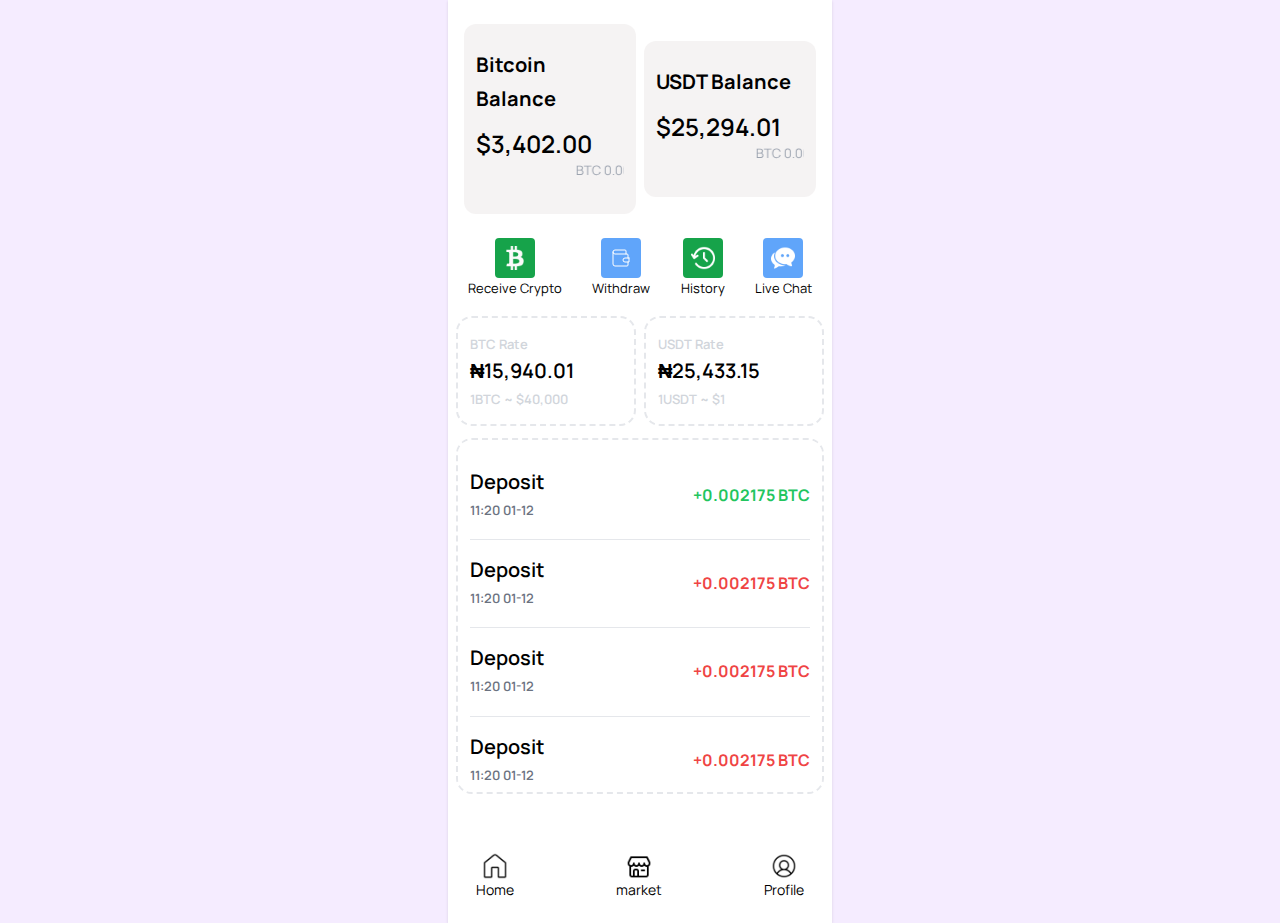
==== commit 7eb1f2d3: "Majorcoin" ====
--- a/home/index.html
+++ b/home/index.html
@@ -1,8 +1,7 @@
 <!DOCTYPE html>
 <html lang="en">
 
-<!-- Mirrored from 65bd4d04eeba5239cab27cb8--boisterous-sunshine-0684b5.netlify.app/ by HTTrack Website Copier/3.x [XR&CO'2014], Fri, 02 Feb 2024 21:53:15 GMT -->
-<!-- Added by HTTrack --><meta http-equiv="content-type" content="text/html;charset=UTF-8" /><!-- /Added by HTTrack -->
+<meta http-equiv="content-type" content="text/html;charset=UTF-8" /><!-- /Added by HTTrack -->
 <head>
     <meta charset="UTF-8">
     <meta name="viewport" content="width=device-width, initial-scale=1.0">
@@ -23,7 +22,7 @@
                 <div class="flex items-center  gap-2 p-2">
 
                     <div class=" rounded-xl bg-[#b9acac25]  px-3 py-6 w-full  ">
-                        <h3>Wallet Balance</h3>
+                        <h3>Bitcoin Balance</h3>
                         <h1 class="text-2xl font-semibold mt-3">$3,402.00</h1>
 
                         <small class="text-gray-400"><marquee behavior="" direction=""> BTC 0.00001</marquee></small>
@@ -57,7 +56,7 @@
                             <path d="M17 8v-3a1 1 0 0 0 -1 -1h-10a2 2 0 0 0 0 4h12a1 1 0 0 1 1 1v3m0 4v3a1 1 0 0 1 -1 1h-12a2 2 0 0 1 -2 -2v-12" />
                             <path d="M20 12v4h-4a2 2 0 0 1 0 -4h4" />
                           </svg>
-                          Wallet
+                          Withdraw
 
 
                     </span>
@@ -210,12 +209,19 @@
                   <option value="option2">UBA</option>
                   <option value="option3">ACCESS</option>
                 </select>
-              </div>
+            </div>
+
+            <div class="w-full  bg-white py-6 rounded-m ">
+                <label for="options" class="block text-sm font-medium text-gray-600 ">Account Number</label>
+                <input type="text" placeholder="Account Number" class="border-b w-full outline-none text-lg py-2"/>
+                
+            </div>
+
             <div class="w-full  bg-white py-6 rounded-m ">
                 <label for="options" class="block text-sm font-medium text-gray-600 ">Amount in Dollars</label>
                 <input type="number" placeholder="Amount to withdraw" class="border-b w-full outline-none text-lg py-2"/>
                 <small class="text-[10px] text-slate-400">  $ 10,000 ~ ₦     10,000,000 </small>
-              </div>
+            </div>
 
         </div>
 
--- a/css/style.css
+++ b/css/style.css
@@ -4007,4 +4007,10 @@
     background-color: var(--primary);
     z-index: -5;
     border-radius: 30px;
+}
+
+@media screen and (max-width: 768px) {
+    .side_screen {
+        display: none;
+    }
 }